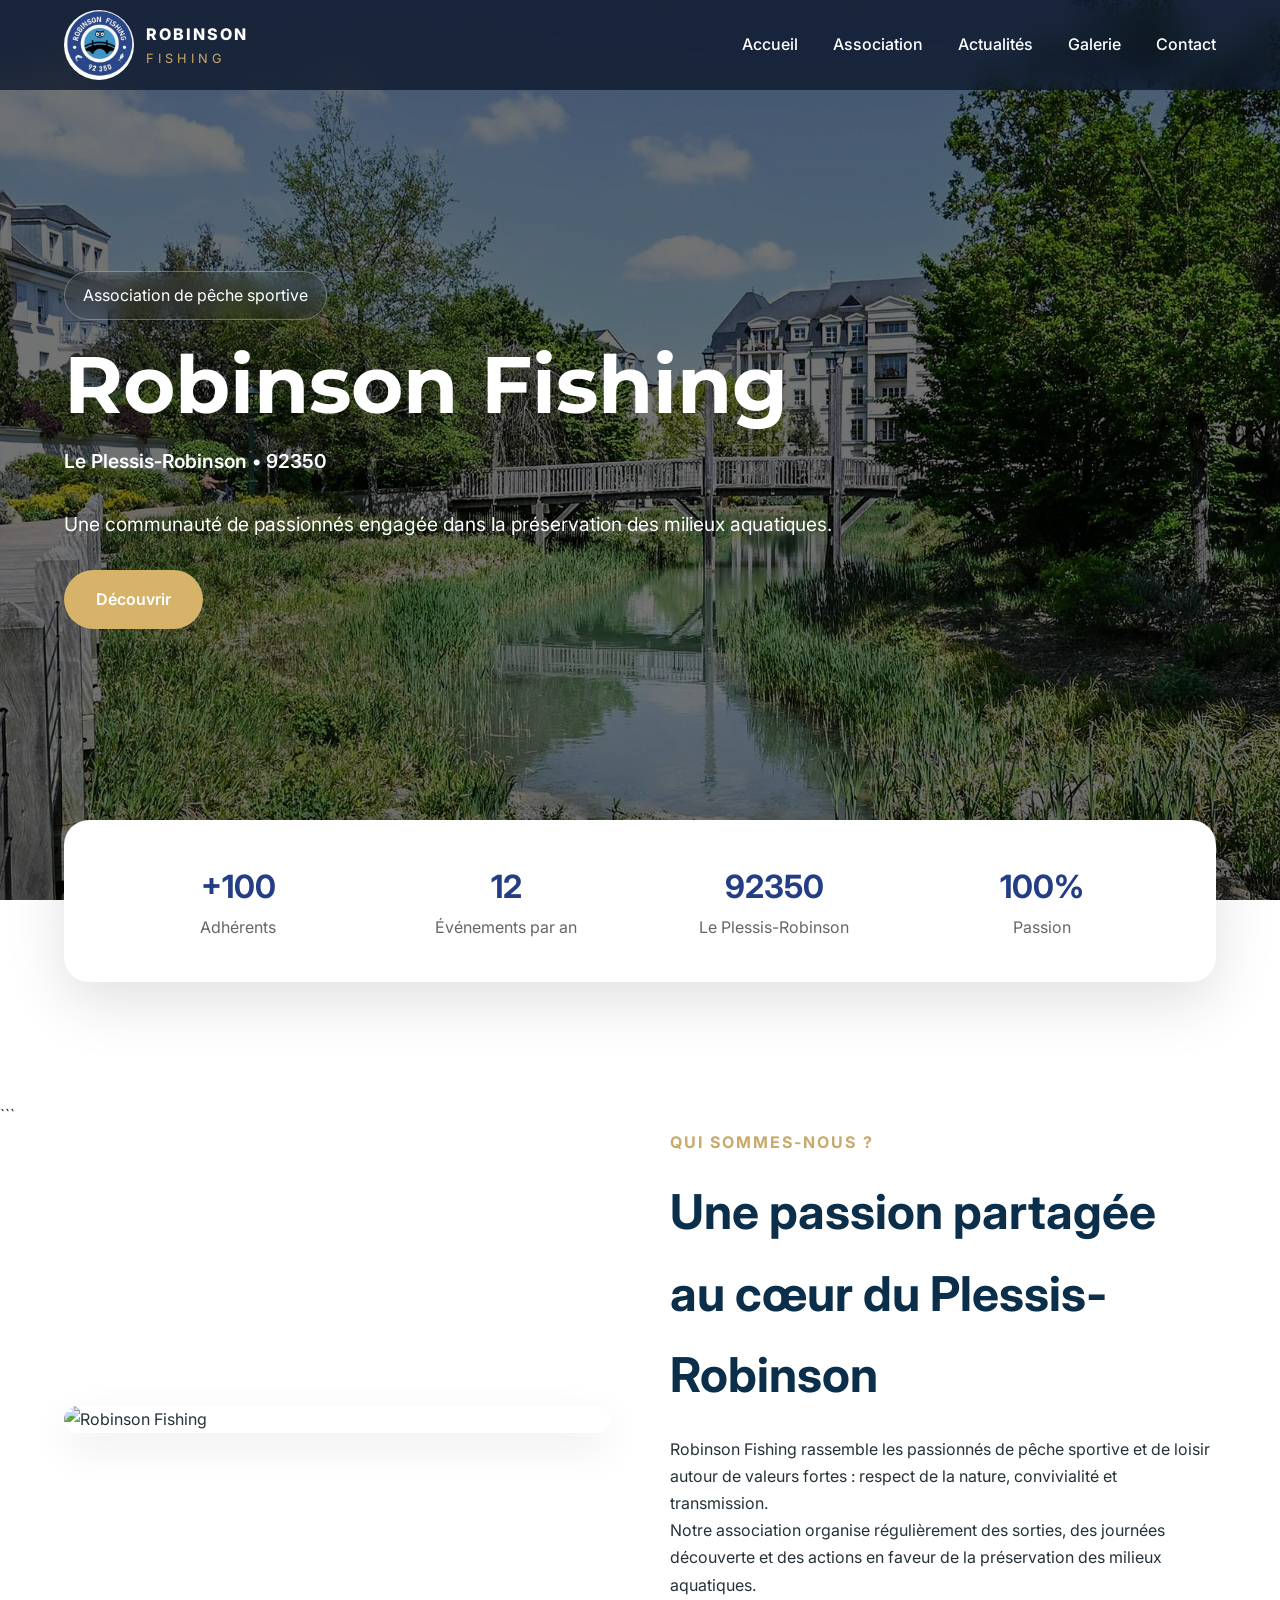
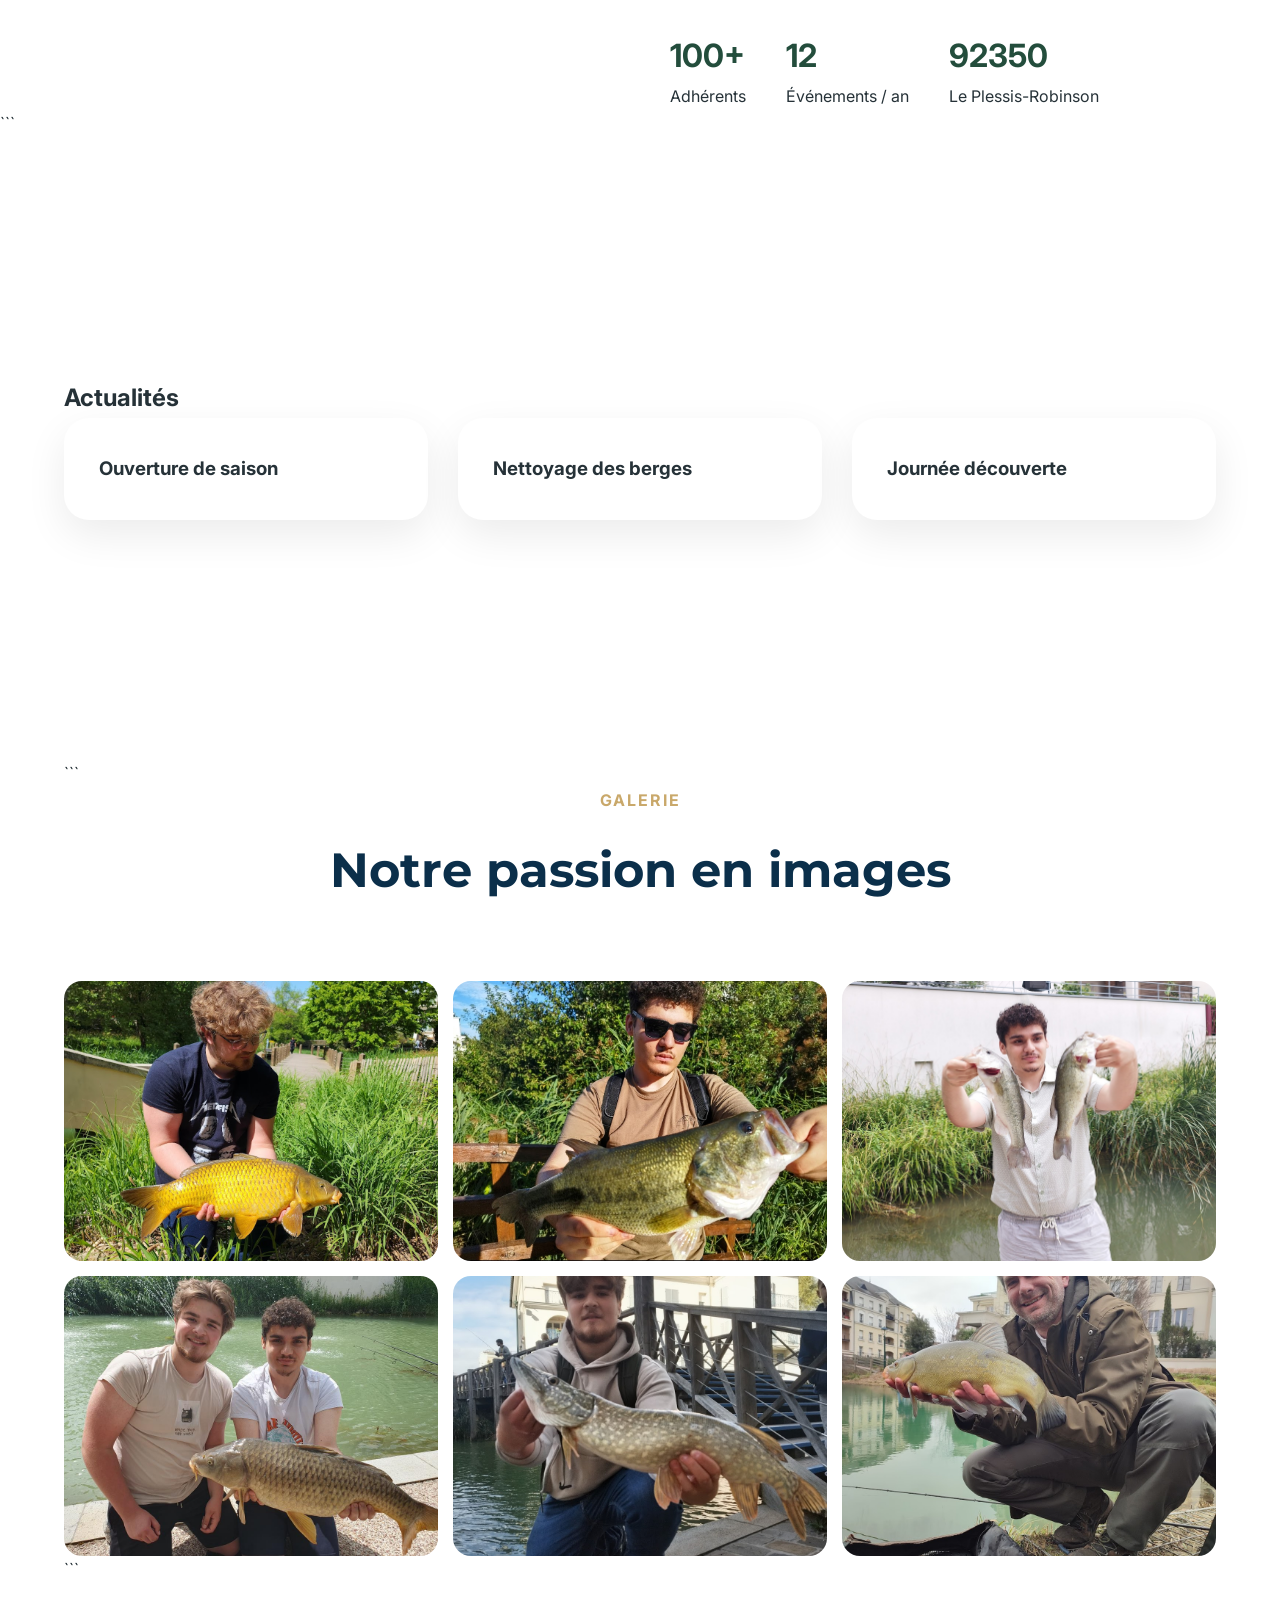
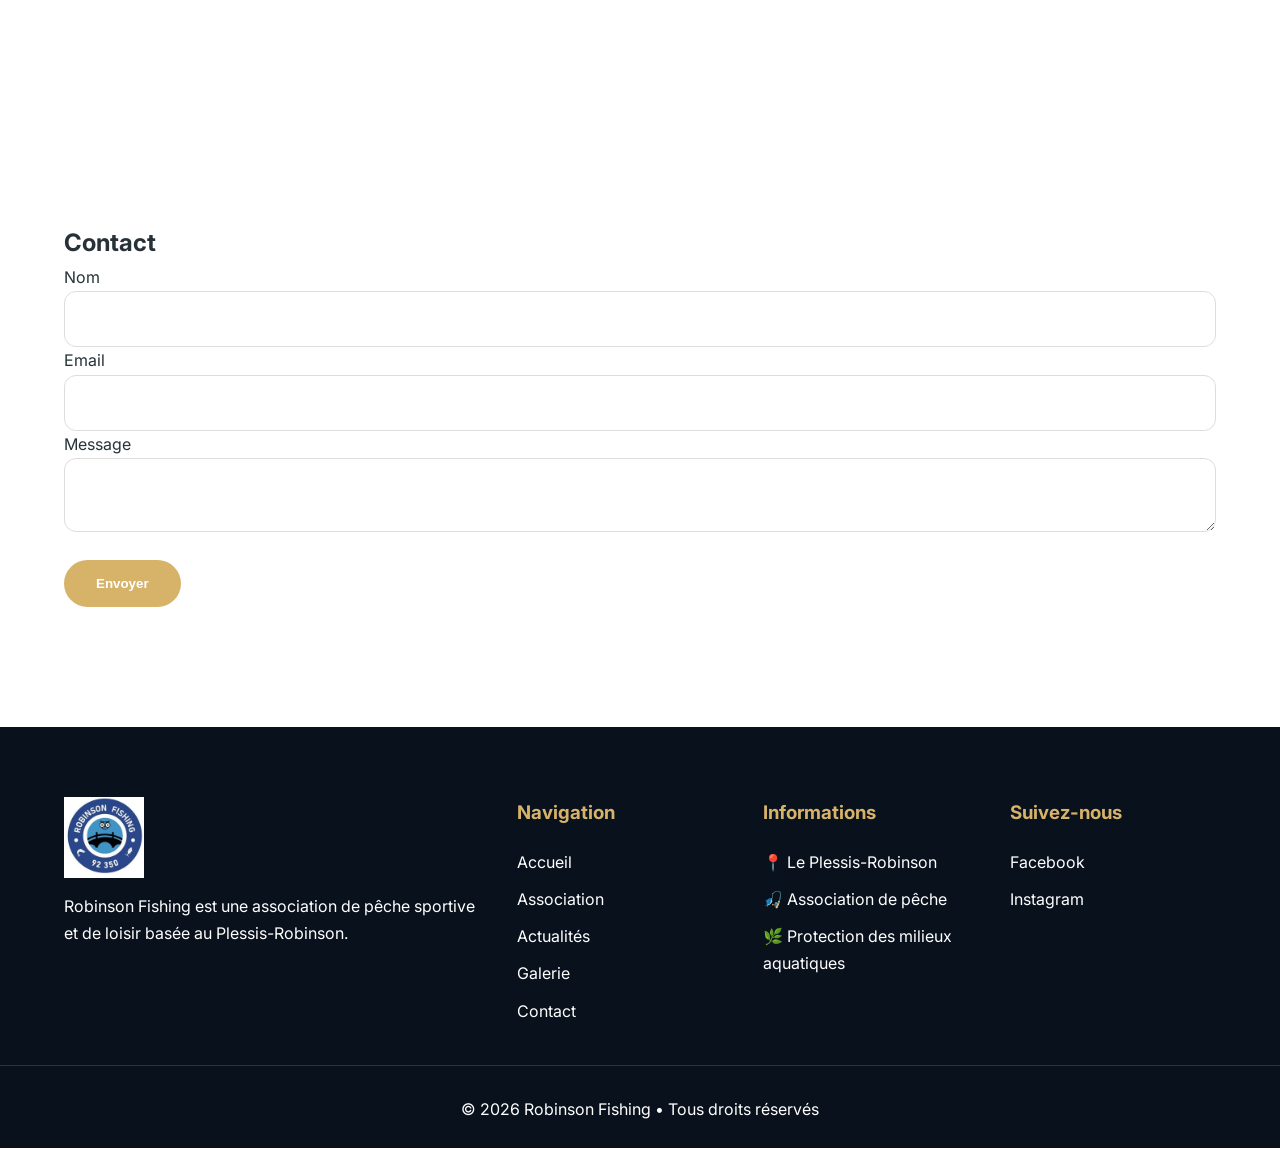
==== index.html @ 565c7de0 "Add files via upload" ====
<!DOCTYPE html>
<html lang="fr">
<head>
    <meta charset="UTF-8">
    <meta name="viewport" content="width=device-width, initial-scale=1.0">
    <title>Robinson Fishing</title>
    <link href="https://fonts.googleapis.com/css2?family=Inter:wght@300;400;600;700&family=Montserrat:wght@600;700;800&display=swap" rel="stylesheet">
    <link rel="stylesheet" href="style.css">
</head>
<body>
<header>
    <div class="container nav-container">
        <a class="logo" href="#">
            <img src="logo.jpg" class="logo-img" alt="Logo Robinson Fishing">
            <div>
                <div class="logo-title">ROBINSON</div>
                <div class="logo-subtitle">FISHING</div>
            </div>
        </a>
        <nav>
            <ul class="nav-links">
                <li><a href="#accueil">Accueil</a></li>
                <li><a href="#association">Association</a></li>
                <li><a href="#actualites">Actualités</a></li>
                <li><a href="#galerie">Galerie</a></li>
                <li><a href="#contact">Contact</a></li>
            </ul>
        </nav>
    </div>
</header>

<section class="hero" id="accueil">
    <div class="container">
        <span class="badge">Association de pêche sportive</span>
        <h1>Robinson Fishing</h1>
        <p class="location">Le Plessis‑Robinson • 92350</p>
        <p>Une communauté de passionnés engagée dans la préservation des milieux aquatiques.</p>
        <a class="btn" href="#association">Découvrir</a>
    </div>
</section>
<section class="intro-strip">

    <div class="container">

        <div class="intro-card">

            <div>
                <h3>+100</h3>
                <span>Adhérents</span>
            </div>

            <div>
                <h3>12</h3>
                <span>Événements par an</span>
            </div>

            <div>
                <h3>92350</h3>
                <span>Le Plessis-Robinson</span>
            </div>

            <div>
                <h3>100%</h3>
                <span>Passion</span>
            </div>

        </div>

    </div>

</section>
<section id="association" class="section">

    ```
    <div class="container about-grid">

        <div class="about-image">

            <img src="association.jpg"
                 alt="Robinson Fishing">

        </div>

        <div class="about-content">

        <span class="section-label">
            QUI SOMMES-NOUS ?
        </span>

            <h2>
                Une passion partagée au cœur du Plessis-Robinson
            </h2>

            <p>
                Robinson Fishing rassemble les passionnés de pêche sportive
                et de loisir autour de valeurs fortes : respect de la nature,
                convivialité et transmission.
            </p>

            <p>
                Notre association organise régulièrement des sorties,
                des journées découverte et des actions en faveur de la
                préservation des milieux aquatiques.
            </p>

            <div class="stats">

                <div class="stat">
                    <h3>100+</h3>
                    <span>Adhérents</span>
                </div>

                <div class="stat">
                    <h3>12</h3>
                    <span>Événements / an</span>
                </div>

                <div class="stat">
                    <h3>92350</h3>
                    <span>Le Plessis-Robinson</span>
                </div>

            </div>

        </div>

    </div>
    ```

</section>

<section id="actualites" class="section light">
    <div class="container">
        <h2>Actualités</h2>
        <div class="cards">
            <div class="card"><h3>Ouverture de saison</h3></div>
            <div class="card"><h3>Nettoyage des berges</h3></div>
            <div class="card"><h3>Journée découverte</h3></div>
        </div>
    </div>
</section>

<section id="galerie" class="section container">

    ```
    <div class="section-heading">

    <span class="section-label">
        GALERIE
    </span>

        <h2>
            Notre passion en images
        </h2>

    </div>

    <div class="gallery-grid">

        <img src="1.jpg" alt="">
        <img src="2.jpg" alt="">
        <img src="3.jpg" alt="">
        <img src="4.jpg" alt="">
        <img src="5.jpg" alt="">
        <img src="6.jpg" alt="">

    </div>
    ```

</section>


<section id="contact" class="section container">
    <h2>Contact</h2>
    <form action="https://formsubmit.co/robinson.fishing.92@gmail.com" method="POST">

        <label for="nom">Nom</label>
        <input id="nom" name="nom" type="text" required>

        <label for="email">Email</label>
        <input id="email" name="email" type="email" required>

        <label for="message">Message</label>
        <textarea id="message" name="message" required></textarea>

        <button type="submit" class="btn">
            Envoyer
        </button>

    </form>
</section>

<footer>


    <div class="container footer-grid">

        <div class="footer-col">

            <img src="logo.jpg"
                 alt="Logo Robinson Fishing"
                 class="footer-logo">

            <p>
                Robinson Fishing est une association de pêche sportive
                et de loisir basée au Plessis-Robinson.
            </p>

        </div>

        <div class="footer-col">

            <h3>Navigation</h3>

            <ul>

                <li><a href="#accueil">Accueil</a></li>
                <li><a href="#association">Association</a></li>
                <li><a href="#actualites">Actualités</a></li>
                <li><a href="#galerie">Galerie</a></li>
                <li><a href="#contact">Contact</a></li>

            </ul>

        </div>

        <div class="footer-col">

            <h3>Informations</h3>

            <ul>

                <li>📍 Le Plessis-Robinson</li>
                <li>🎣 Association de pêche</li>
                <li>🌿 Protection des milieux aquatiques</li>

            </ul>

        </div>

        <div class="footer-col">

            <h3>Suivez-nous</h3>

            <ul>

                <li><a href="#">Facebook</a></li>
                <li><a href="#">Instagram</a></li>

            </ul>

        </div>

    </div>

    <div class="footer-bottom">

        © 2026 Robinson Fishing • Tous droits réservés

    </div>


</footer>

<script src="script.js"></script>
</body>
</html>
---- style.css ----
/* ROBINSON FISHING - STYLE COMPLET */

*{margin:0;padding:0;box-sizing:border-box}
html{scroll-behavior:smooth}
:root{
    --primary:#0B2F4A;
    --secondary:#234D3C;
    --gold:#C9A86A;
    --white:#fff;
    --light:#F8FAFC;
    --text:#263238;
    --shadow:0 15px 40px rgba(0,0,0,.08);
    --radius:18px;
    --transition:.35s ease;
}
body{
    font-family:'Inter',sans-serif;
    color:var(--text);
    background:var(--white);
    line-height:1.7;
    overflow-x:hidden;
}
img{width:100%;display:block}
a{text-decoration:none}
ul{list-style:none}
.container{width:min(1200px,90%);margin:auto}
.section{padding:120px 0}
.bg-light{background:var(--light)}

.section-label{
    display:inline-block;
    color:var(--gold);
    font-weight:700;
    letter-spacing:2px;
    text-transform:uppercase;
    margin-bottom:15px;
}
.section-heading{text-align:center;margin-bottom:70px}
.section-heading h2{
    font-size:3rem;
    color:var(--primary);
    font-family:'Montserrat',sans-serif;
}

/* HEADER */
header{
    position:fixed;top:0;left:0;width:100%;
    z-index:1000;
    backdrop-filter:blur(12px);
    background:rgba(8,17,28,.35);
}
.nav-container{
    display:flex;justify-content:space-between;
    align-items:center;height:90px;
}
.logo{display:flex;align-items:center;gap:12px}
.logo-icon{font-size:2rem}
.logo-text{display:flex;flex-direction:column}
.logo-title{color:#fff;font-weight:800;letter-spacing:2px}
.logo-subtitle{color:var(--gold);letter-spacing:4px;font-size:.8rem}
.logo-img{
    width:70px;
    height:70px;

    object-fit:cover;

    border-radius:50%;

    background:white;
}
.nav-links{display:flex;gap:35px}
.nav-links a{color:#fff;font-weight:500}
.btn-nav,.btn-primary{
    background:var(--gold);
    color:#fff;
    padding:14px 24px;
    border:none;
    border-radius:50px;
    display:inline-block;
    cursor:pointer;
}
.hero{

    min-height:100vh;

    background:
            linear-gradient(
                    rgba(0,0,0,.55),
                    rgba(0,0,0,.55)
            ),
            url("hero.jpg");

    background-size:cover;

    background-position:center center;

}


.hero-overlay{
    position:absolute;inset:0;
    background:linear-gradient(90deg,rgba(5,18,28,.85),rgba(5,18,28,.35));
}
.hero-content{
    position:relative;
    z-index:2;
    max-width:700px;
}
.hero-badge{
    display:inline-block;
    padding:10px 18px;
    border:1px solid rgba(255,255,255,.3);
    border-radius:50px;
    color:#fff;
    margin-bottom:25px;
}
.hero h1{
    font-size:5rem;
    line-height:1;
    color:#fff;
    margin-bottom:20px;
    font-family:'Montserrat',sans-serif;
}
.hero p{
    color:#fff;
    font-size:1.2rem;
    margin-bottom:30px;
}
.hero-buttons{display:flex;gap:20px}
.btn-secondary{
    border:1px solid rgba(255,255,255,.4);
    color:#fff;
    padding:14px 24px;
    border-radius:50px;
}
.scroll-indicator{display:none}

/* ABOUT */
.about-grid{
    display:grid;
    grid-template-columns:1fr 1fr;
    gap:60px;
    align-items:center;
}
.about-image img{
    border-radius:25px;
    box-shadow:var(--shadow);
}
.about-content h2{
    font-size:3rem;
    color:var(--primary);
    margin-bottom:20px;
}
.stats{
    display:flex;
    gap:40px;
    margin-top:30px;
}
.stat h3{
    font-size:2rem;
    color:var(--secondary);
}

/* CARDS */
.cards{
    display:grid;
    grid-template-columns:repeat(3,1fr);
    gap:30px;
}
.card{
    background:#fff;
    padding:35px;
    border-radius:25px;
    box-shadow:var(--shadow);
    transition:.3s;
}
.card:hover{transform:translateY(-8px)}
.card-icon{
    width:70px;height:70px;
    display:flex;
    align-items:center;
    justify-content:center;
    border-radius:50%;
    background:#EDF7F0;
    font-size:2rem;
    margin-bottom:20px;
}

/* NEWS */
.news-grid{
    display:grid;
    grid-template-columns:repeat(3,1fr);
    gap:30px;
}
.news-card{
    background:#fff;
    border-radius:20px;
    overflow:hidden;
    box-shadow:var(--shadow);
}
.news-content{padding:25px}
.date{
    color:var(--gold);
    font-weight:700;
    font-size:.85rem;
}

/* GALLERY */
.gallery-grid{
    display:grid;
    grid-template-columns:repeat(3,1fr);
    gap:15px;
}
.gallery-grid img{
    height:280px;
    object-fit:cover;
    border-radius:18px;
}

/* CTA */
.cta{
    padding:90px 0;
    background:var(--primary);
    color:#fff;
}
.cta-container{
    display:flex;
    justify-content:space-between;
    align-items:center;
    gap:30px;
}
.cta h2{margin-bottom:15px}

/* CONTACT */
.contact-form{
    max-width:900px;
    margin:auto;
}
.form-group{
    display:grid;
    grid-template-columns:1fr 1fr;
    gap:20px;
    margin-bottom:20px;
}
input,textarea{
    width:100%;
    padding:18px;
    border:1px solid #ddd;
    border-radius:12px;
    font-size:1rem;
}
textarea{margin-bottom:20px}

/* FOOTER */
footer{
    background:#08111c;
    color:#fff;
    padding-top:70px;
}
.footer-grid{
    display:grid;
    grid-template-columns:2fr 1fr 1fr;
    gap:40px;
}
.footer-grid h4,
.footer-grid h3{
    margin-bottom:15px;
}
.footer-grid a{
    color:#ddd;
}
.footer-bottom{
    text-align:center;
    padding:25px;
    margin-top:40px;
    border-top:1px solid rgba(255,255,255,.1);
}

/* RESPONSIVE */
@media(max-width:992px){
    .hero h1{font-size:3.5rem}
    .about-grid,
    .news-grid,
    .cards,
    .footer-grid{
        grid-template-columns:1fr;
    }
    .gallery-grid{
        grid-template-columns:1fr 1fr;
    }
}

@media(max-width:768px){
    .nav-links{display:none}
    .hero h1{font-size:2.7rem}
    .section{padding:80px 0}
    .hero-buttons,
    .stats,
    .cta-container,
    .form-group{
        flex-direction:column;
        display:flex;
    }
    .gallery-grid{
        grid-template-columns:1fr;
    }
}
/* COMPATIBILITE HTML ACTUEL */

.badge{
    display:inline-block;
    padding:10px 18px;
    border:1px solid rgba(255,255,255,.3);
    border-radius:50px;
    color:white;
    margin-bottom:25px;
    backdrop-filter:blur(10px);
}

.location{
    color:#D7B36A;
    font-size:1.2rem;
    font-weight:600;
    margin-bottom:20px;
}

.btn{
    display:inline-block;

    background:#D7B36A;

    color:white;

    padding:16px 32px;

    border-radius:50px;

    font-weight:600;

    border:none;

    cursor:pointer;

    transition:.3s;
}

.btn:hover{
    transform:translateY(-3px);
}

.hero{
    position:relative;
    display:flex;
    align-items:center;
}

.hero .container{
    position:relative;
    z-index:2;
}

.intro-strip{

    position:relative;

    margin-top:-80px;

    z-index:20;

}

.intro-card{

    background:white;

    border-radius:25px;

    box-shadow:0 20px 60px rgba(0,0,0,.12);

    display:grid;

    grid-template-columns:repeat(4,1fr);

    padding:40px;

    text-align:center;

}

.intro-card h3{

    color:#243D87;

    font-size:2rem;

}

.intro-card span{

    color:#666;

}

.footer-grid{

    display:grid;

    grid-template-columns:2fr 1fr 1fr 1fr;

    gap:40px;

}

.footer-col h3{

    margin-bottom:20px;

    color:#D7B36A;

}

.footer-col ul{

    display:flex;

    flex-direction:column;

    gap:10px;

}

.footer-col a{

    color:white;

}

.footer-logo{

    width:80px;

    margin-bottom:15px;

}

.footer-bottom{

    text-align:center;

    padding-top:30px;

    margin-top:40px;

    border-top:1px solid rgba(255,255,255,.15);

}
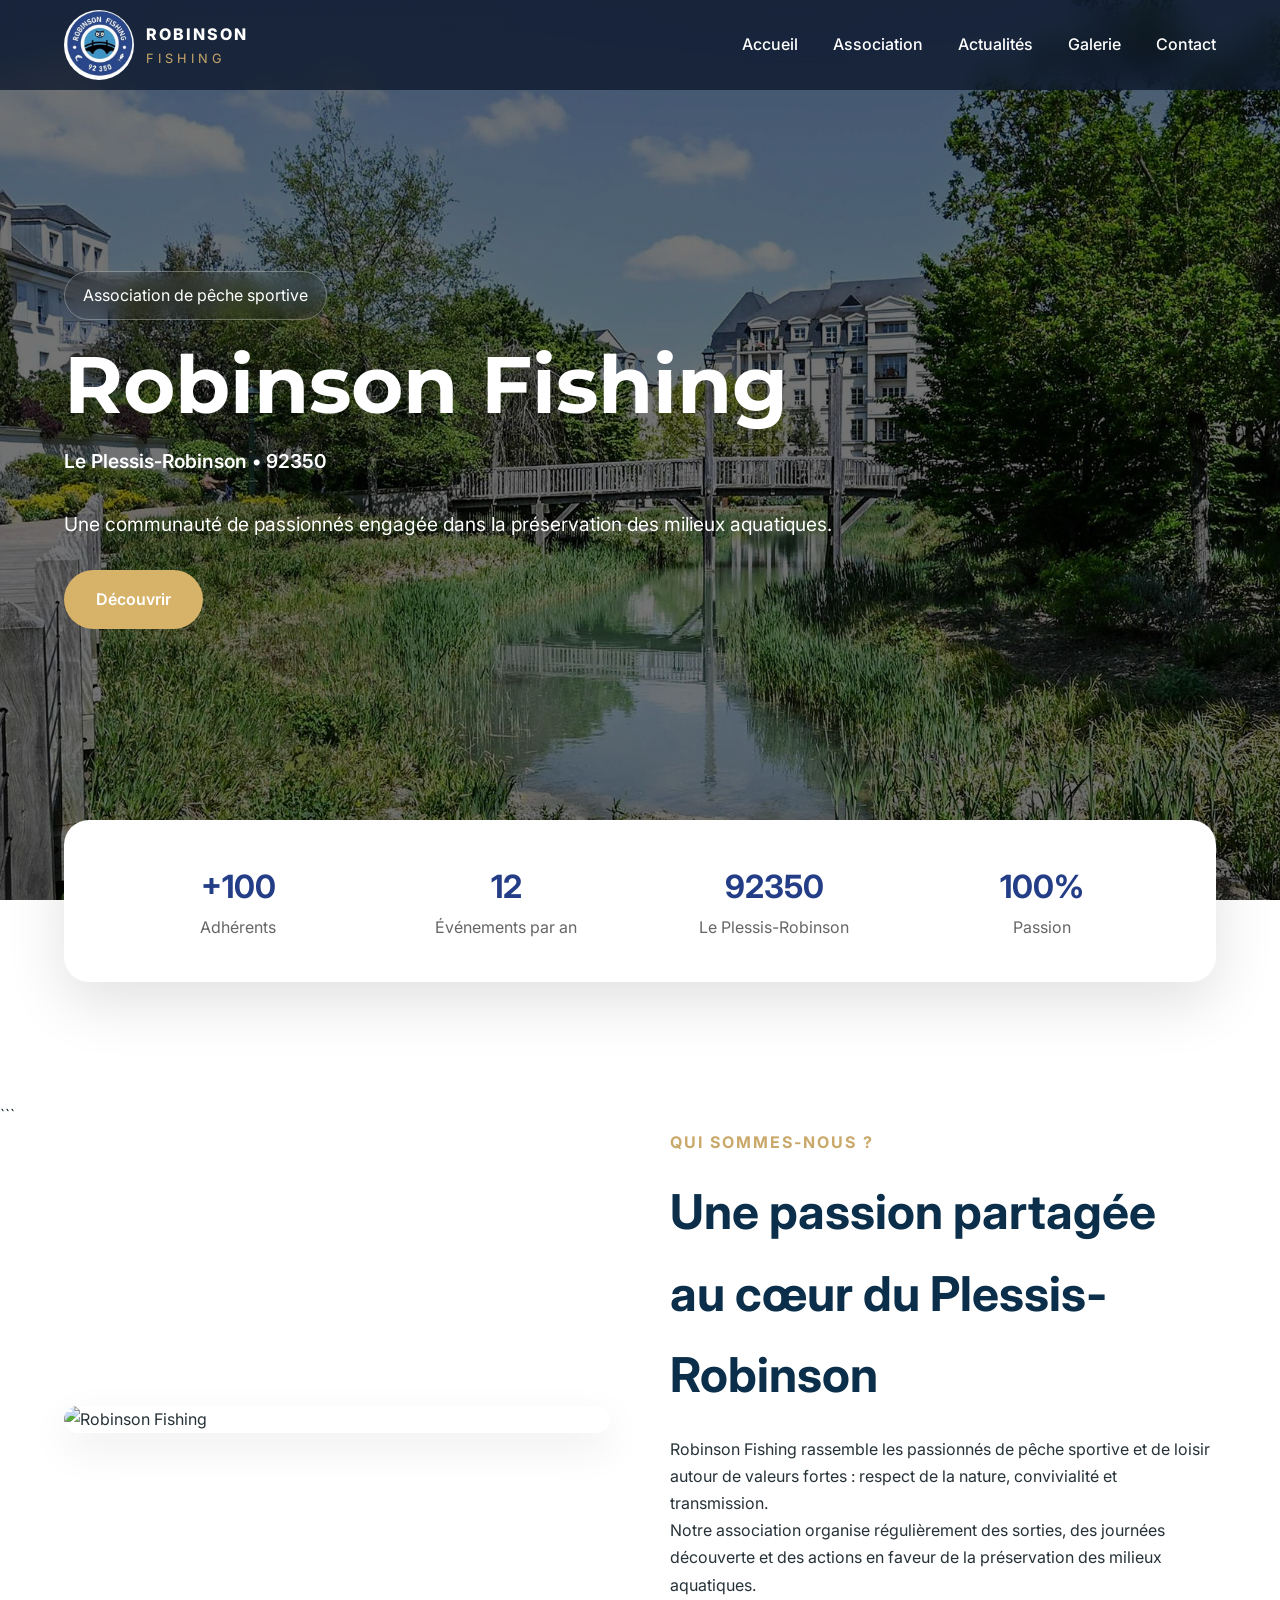
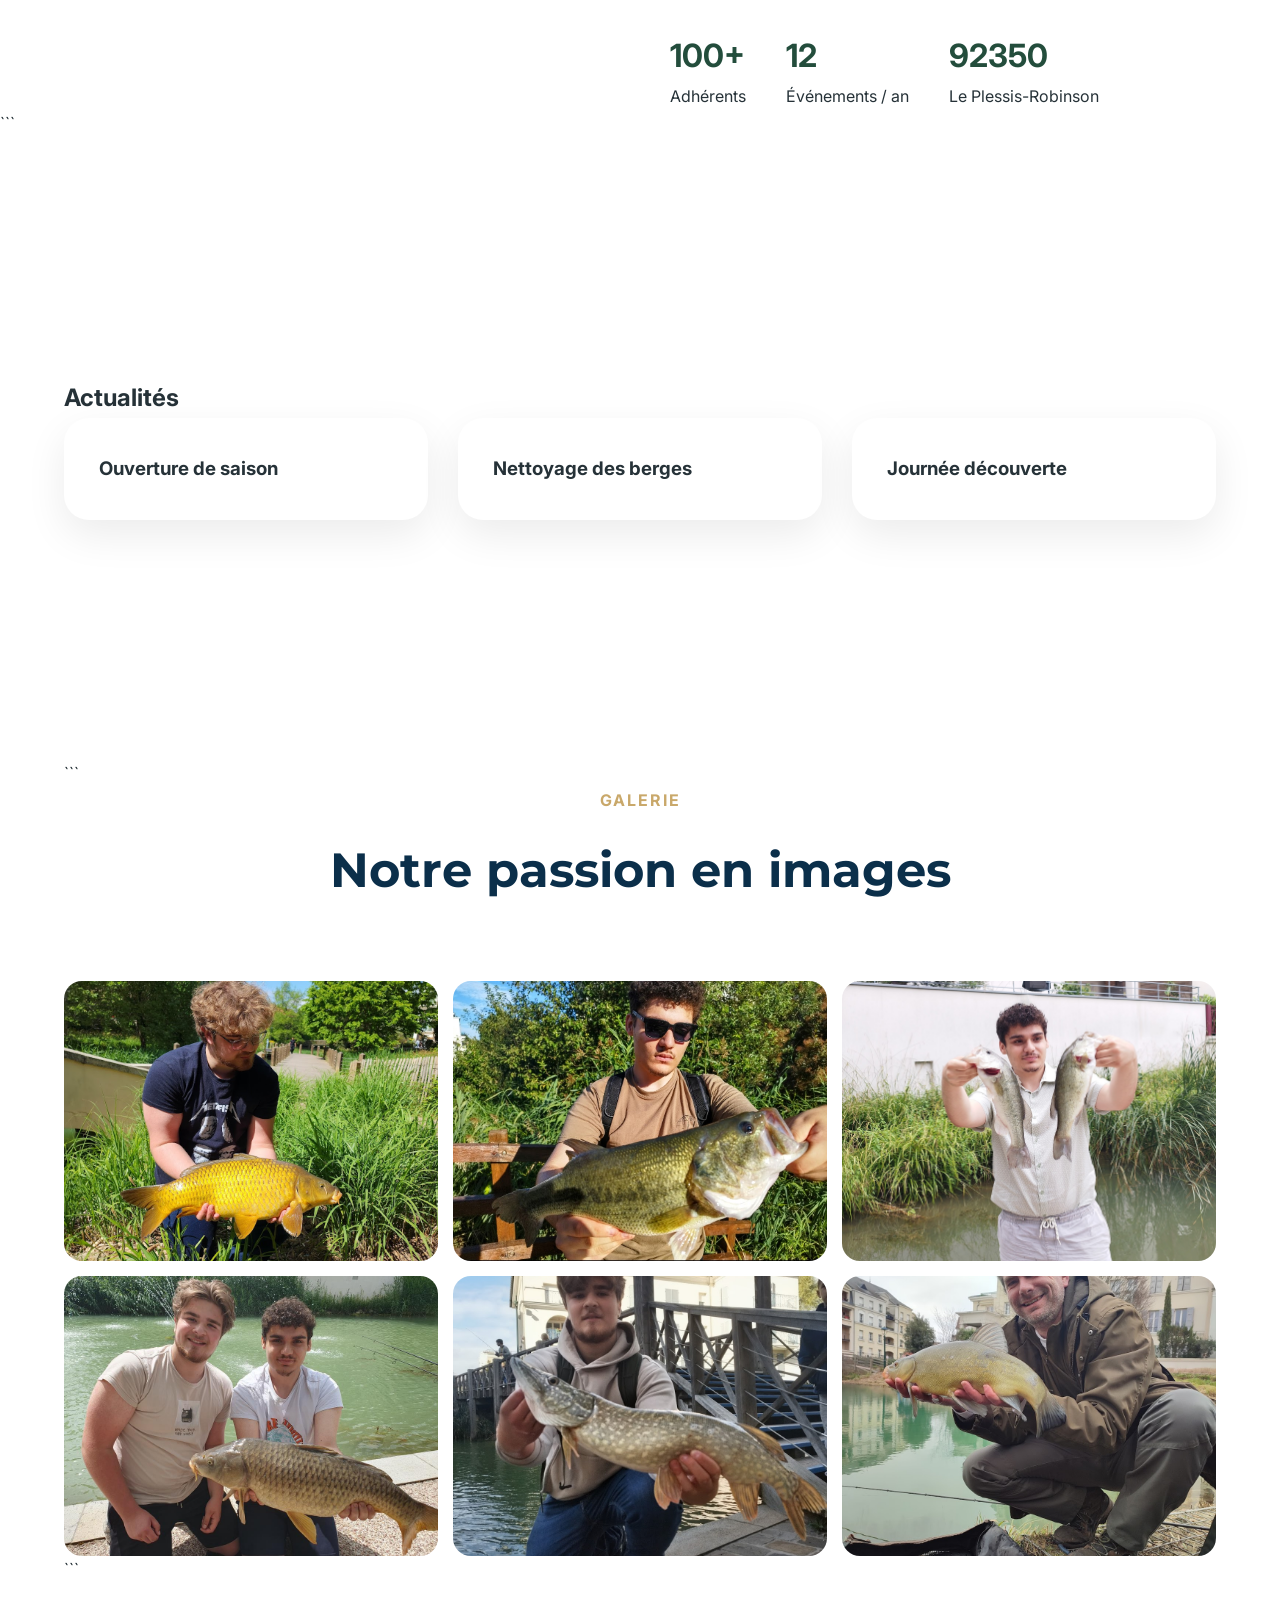
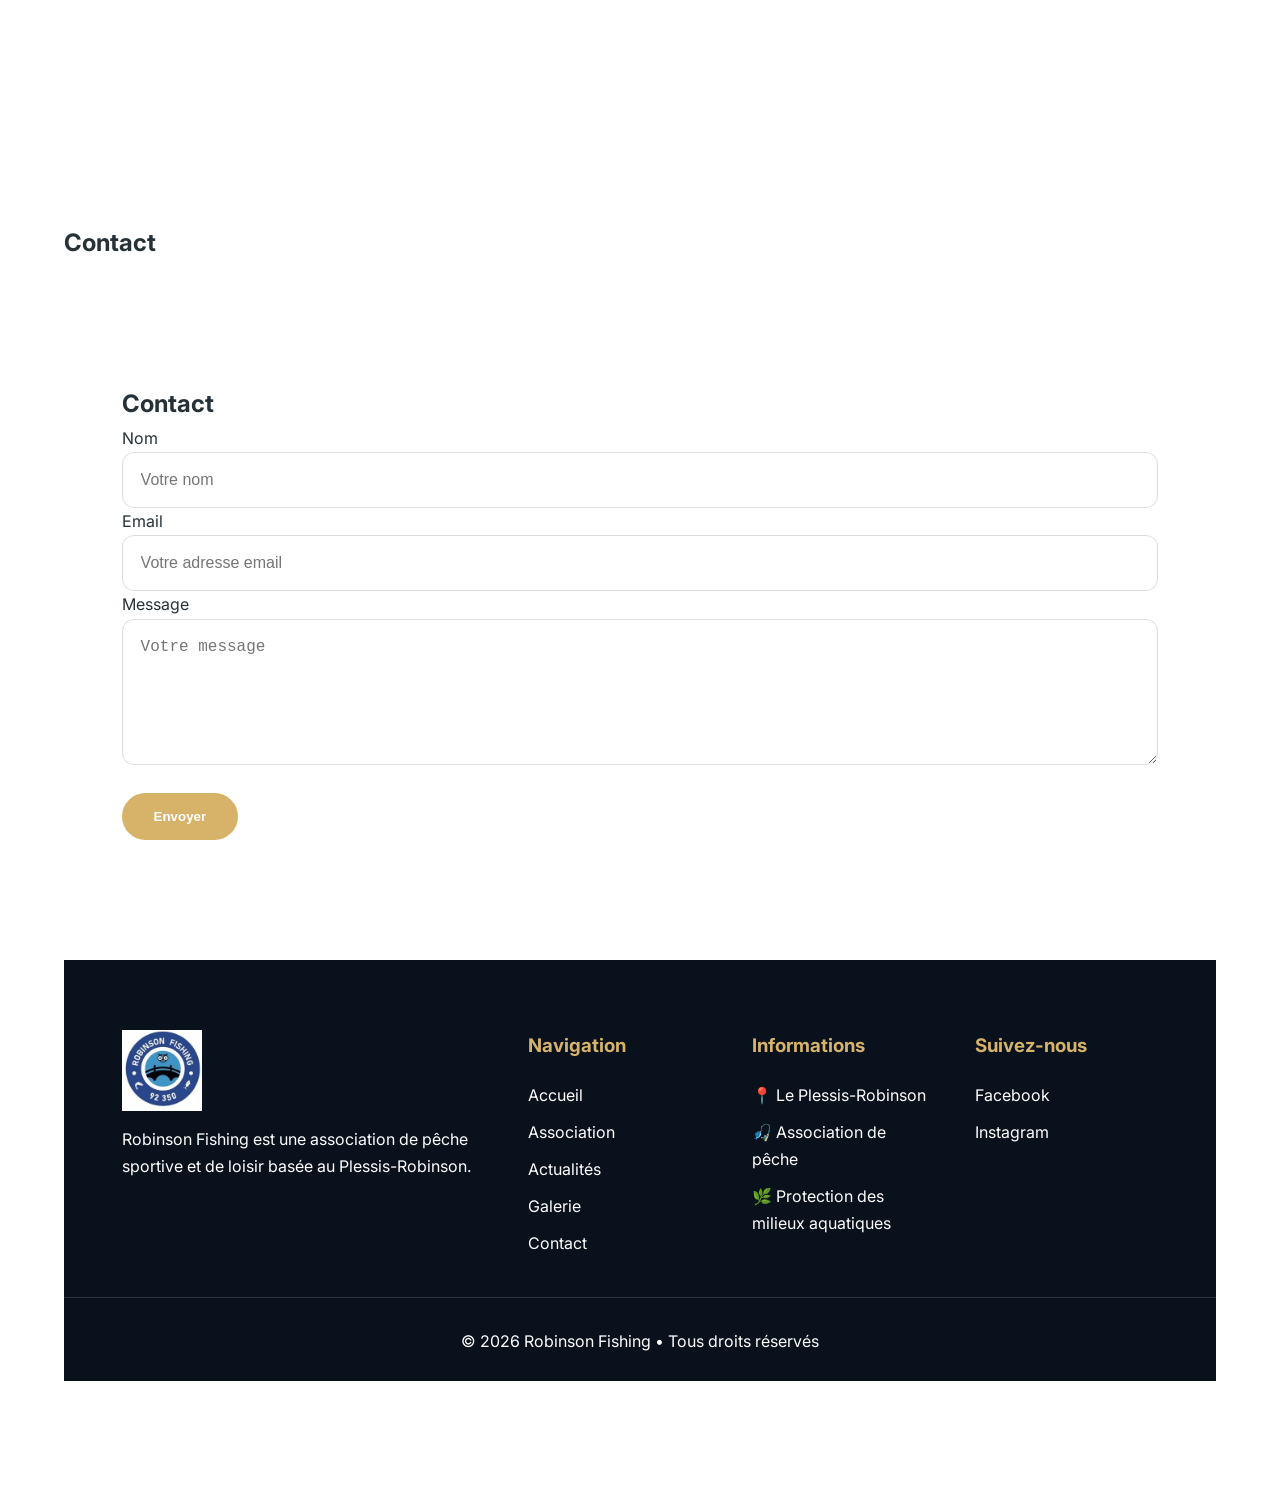
==== commit a41f20f0: "Update index.html" ====
--- a/index.html
+++ b/index.html
@@ -172,23 +172,63 @@
 
 <section id="contact" class="section container">
     <h2>Contact</h2>
-    <form action="https://formsubmit.co/robinson.fishing.92@gmail.com" method="POST">
-
-        <label for="nom">Nom</label>
-        <input id="nom" name="nom" type="text" required>
-
-        <label for="email">Email</label>
-        <input id="email" name="email" type="email" required>
-
-        <label for="message">Message</label>
-        <textarea id="message" name="message" required></textarea>
-
-        <button type="submit" class="btn">
-            Envoyer
-        </button>
-
-    </form>
-</section>
+  <section id="contact" class="section container">
+
+        <h2>Contact</h2>
+
+        <form action="https://api.web3forms.com/submit" method="POST">
+
+            <!-- Clé Web3Forms -->
+            <input
+                    type="hidden"
+                    name="access_key"
+                    value="9a172b6d-c232-432d-a833-ae14c5f8fe489">
+
+            <!-- Sujet du mail -->
+            <input
+                    type="hidden"
+                    name="subject"
+                    value="Nouveau message Robinson Fishing">
+
+            <!-- Anti-spam -->
+            <input
+                    type="checkbox"
+                    name="botcheck"
+                    style="display:none;">
+
+            <label for="nom">Nom</label>
+            <input
+                    id="nom"
+                    name="Nom"
+                    type="text"
+                    placeholder="Votre nom"
+                    required>
+
+            <label for="email">Email</label>
+            <input
+                    id="email"
+                    name="Email"
+                    type="email"
+                    placeholder="Votre adresse email"
+                    required>
+
+            <label for="message">Message</label>
+            <textarea
+                    id="message"
+                    name="Message"
+                    placeholder="Votre message"
+                    rows="6"
+                    required></textarea>
+
+            <button
+                    type="submit"
+                    class="btn">
+                Envoyer
+            </button>
+
+        </form>
+
+    </section>
 
 <footer>
 
@@ -264,4 +304,4 @@
 
 <script src="script.js"></script>
 </body>
-</html>+</html>
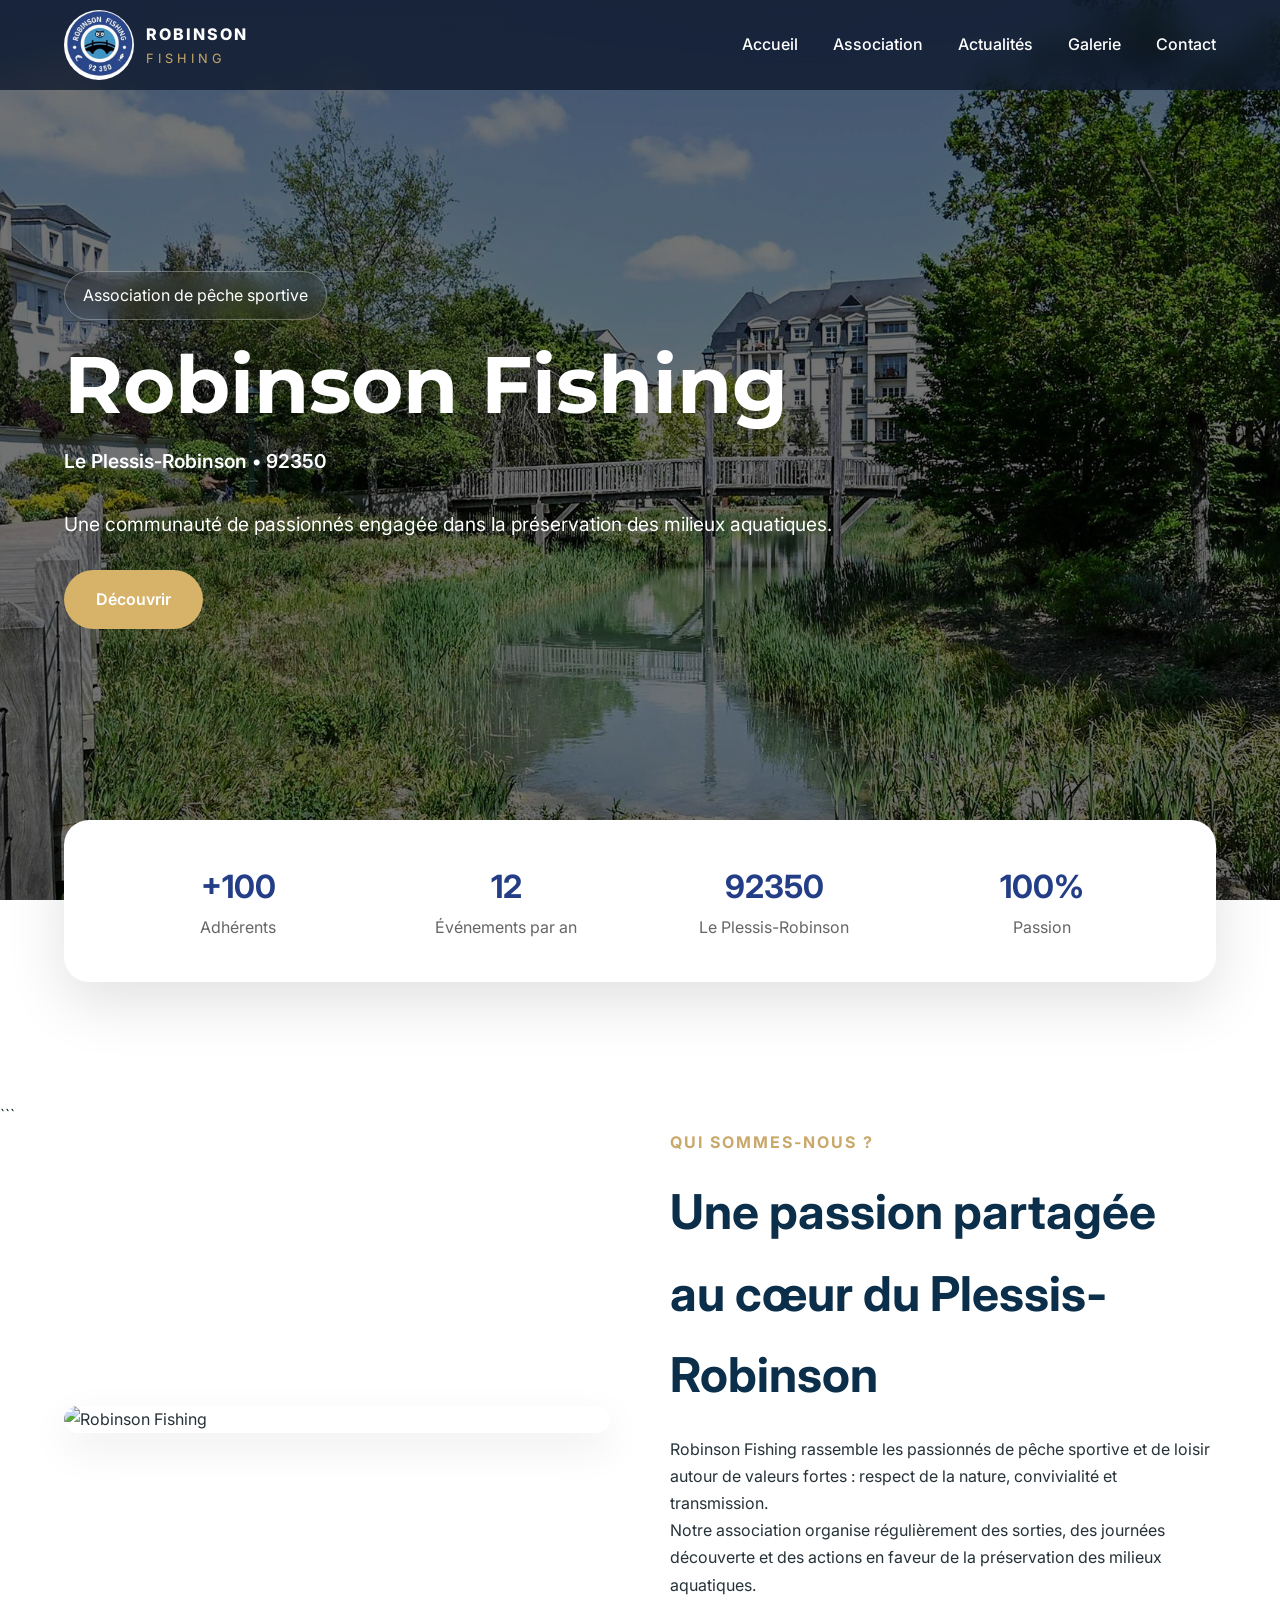
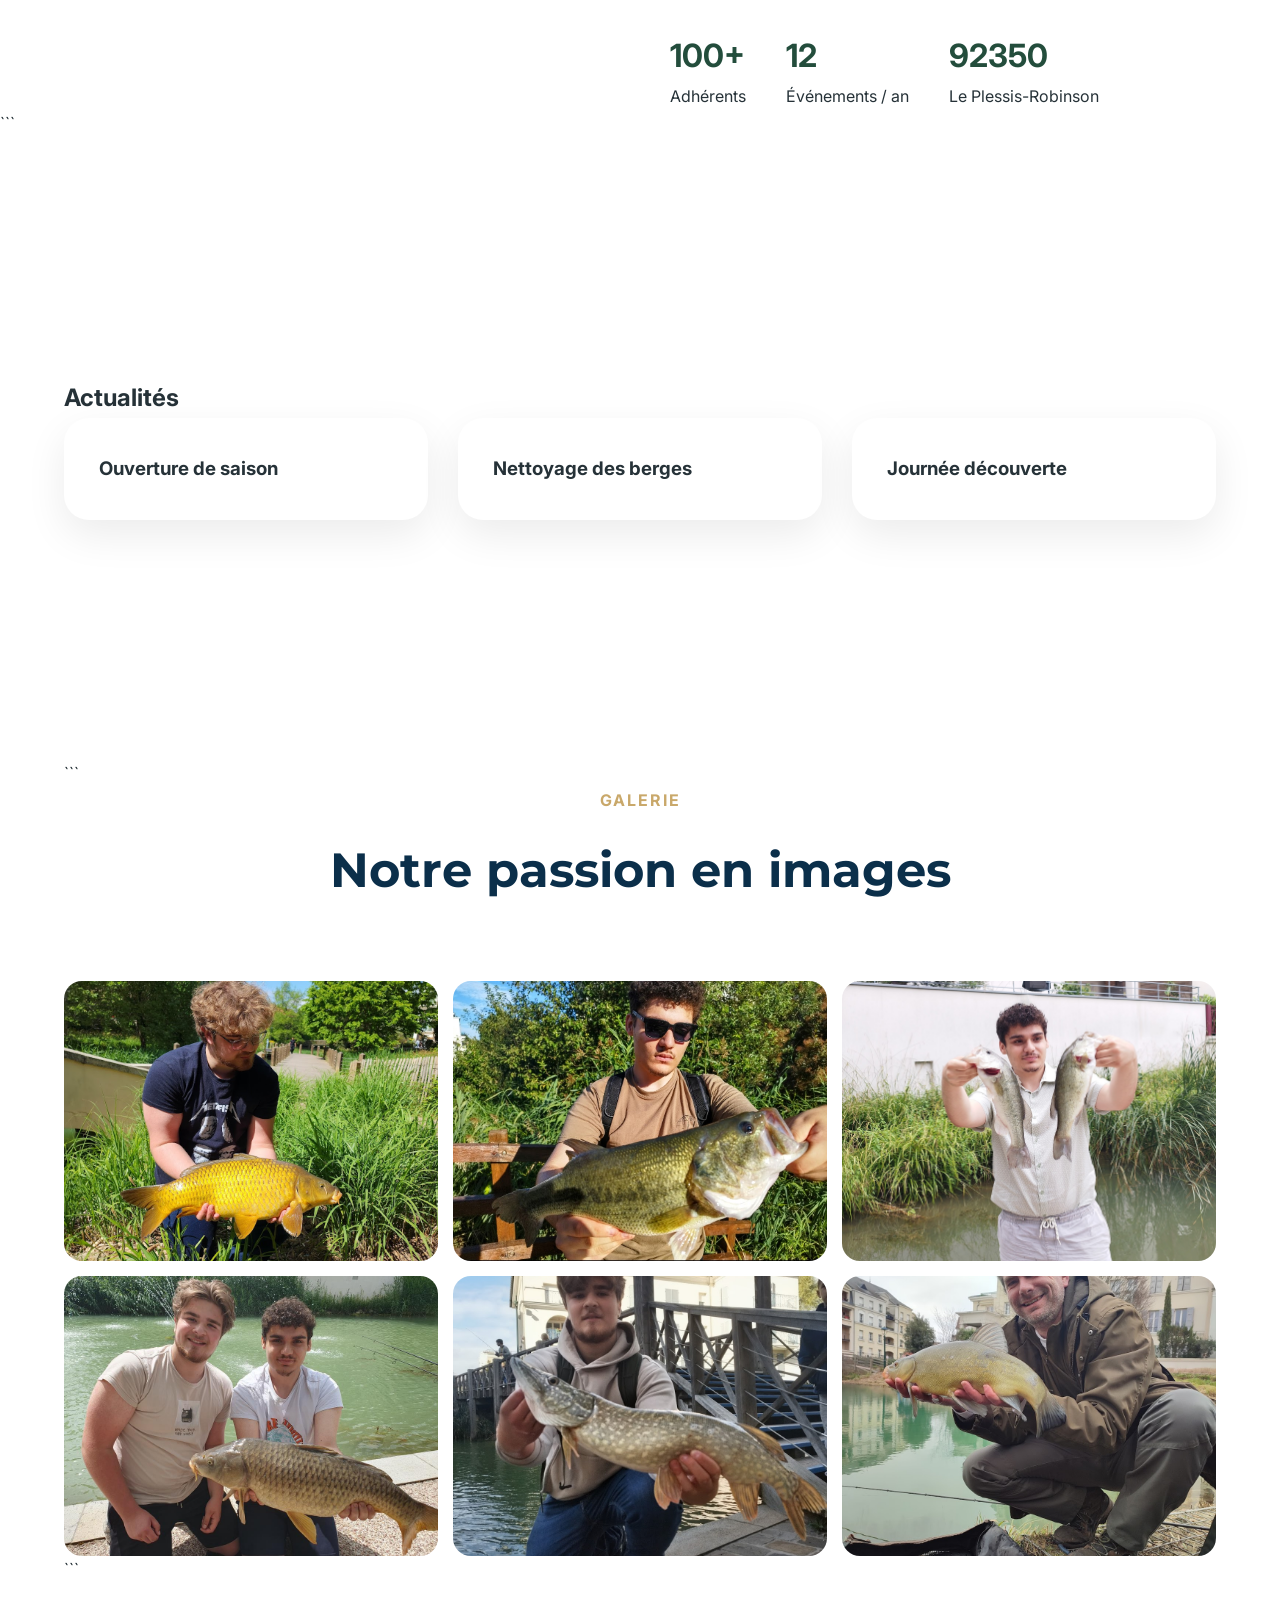
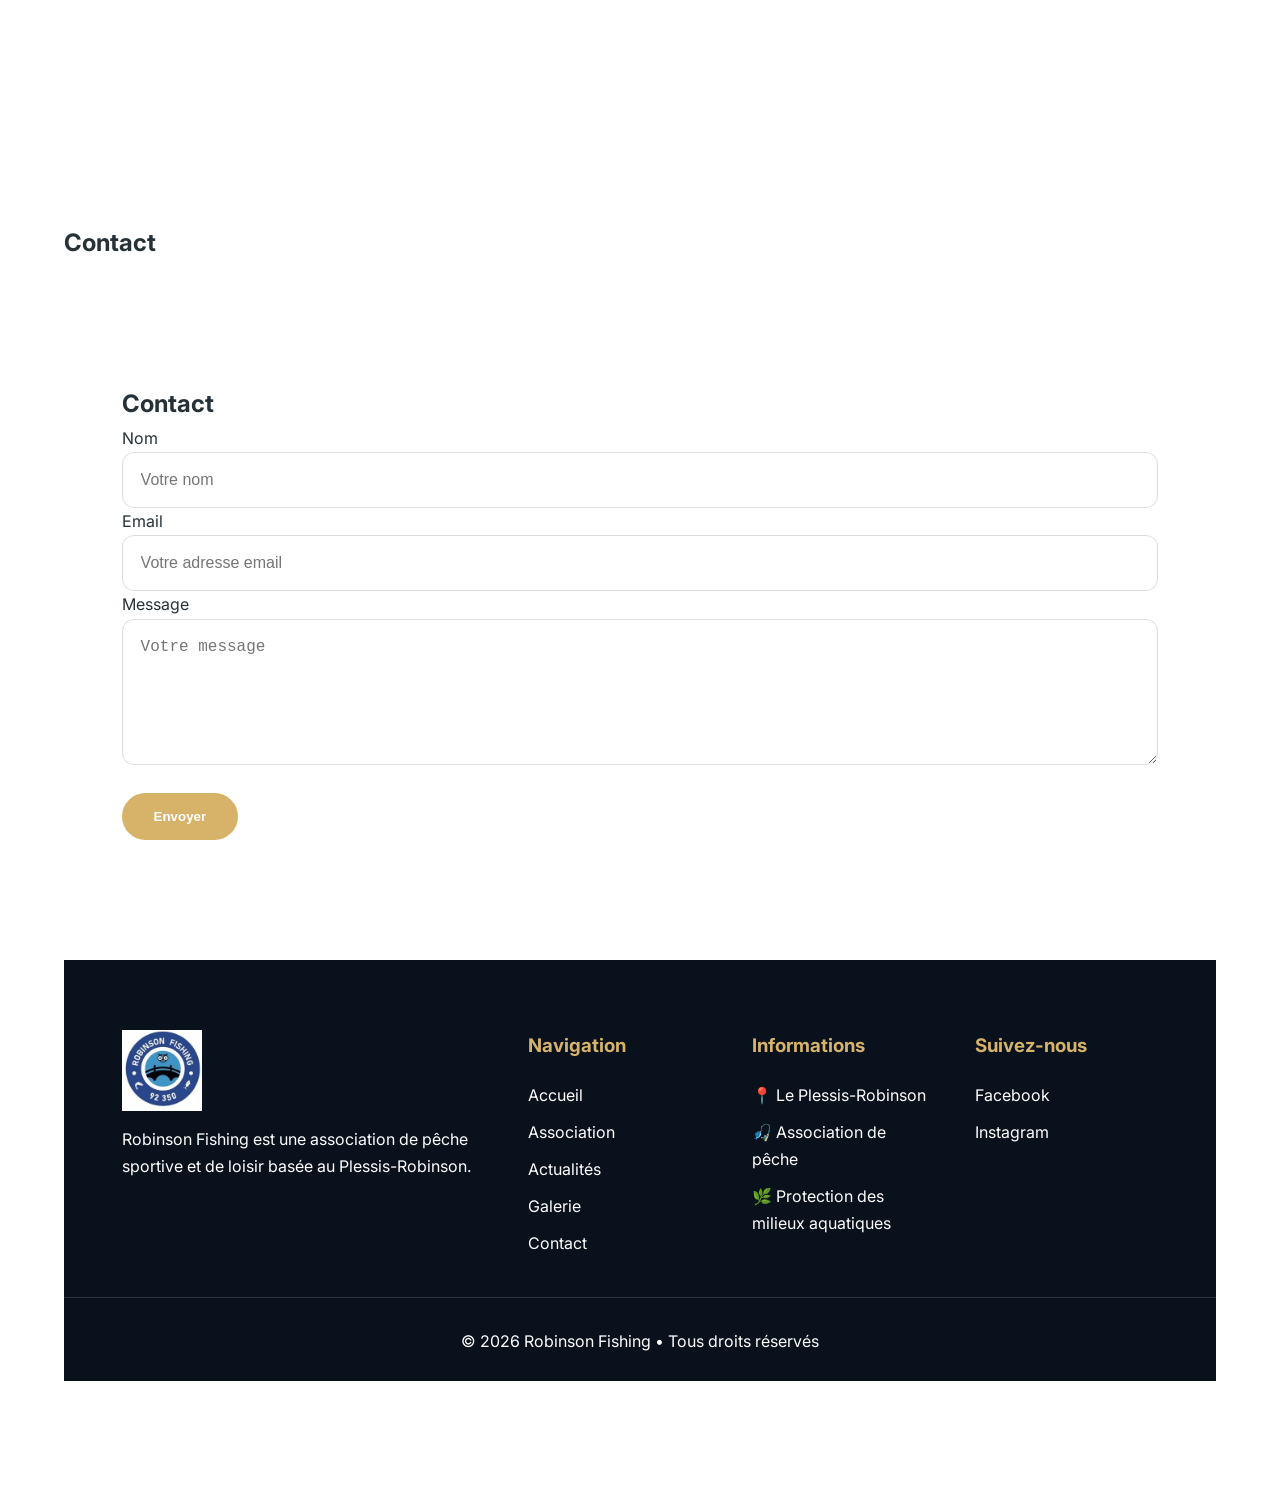
==== commit c1d0b9f2: "Update index.html" ====
--- a/index.html
+++ b/index.html
@@ -182,7 +182,7 @@
             <input
                     type="hidden"
                     name="access_key"
-                    value="9a172b6d-c232-432d-a833-ae14c5f8fe489">
+                    value="9a172b6d-c232-432d-a833-ae14c5f8fe48">
 
             <!-- Sujet du mail -->
             <input
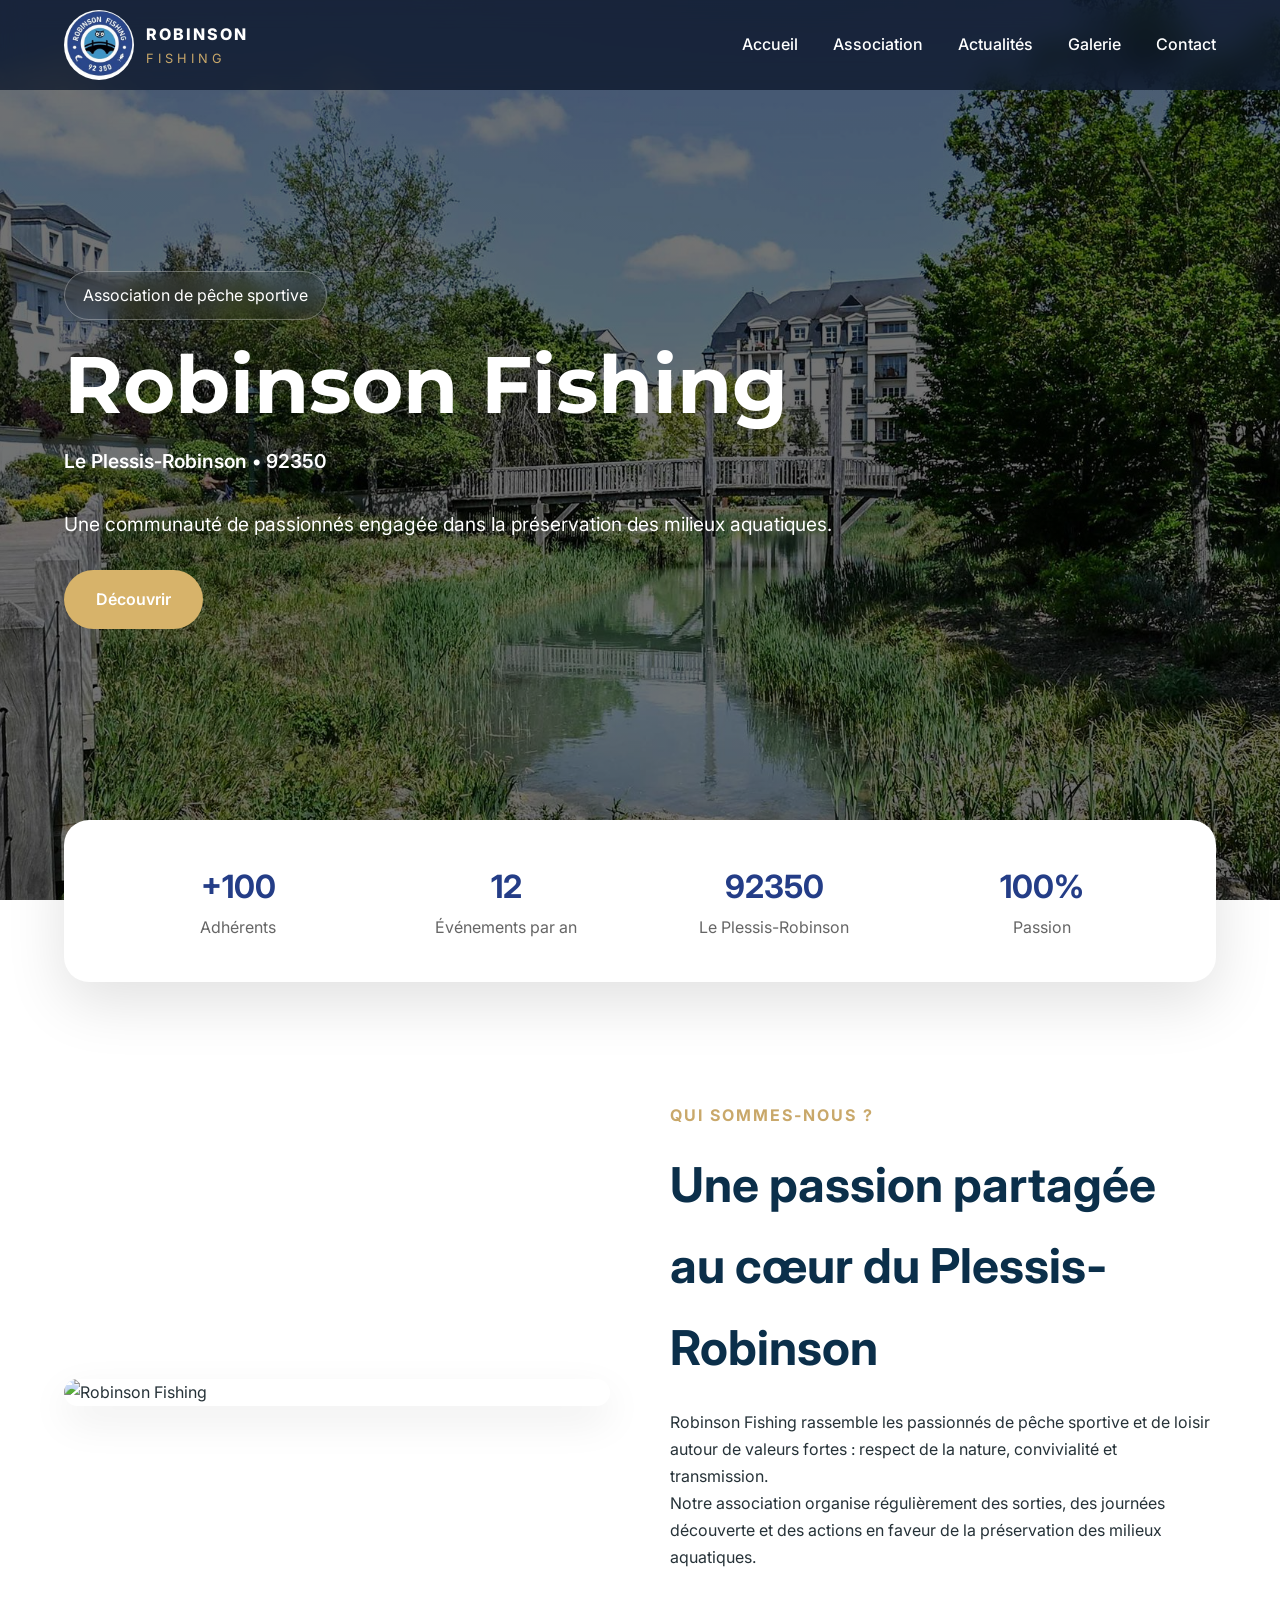
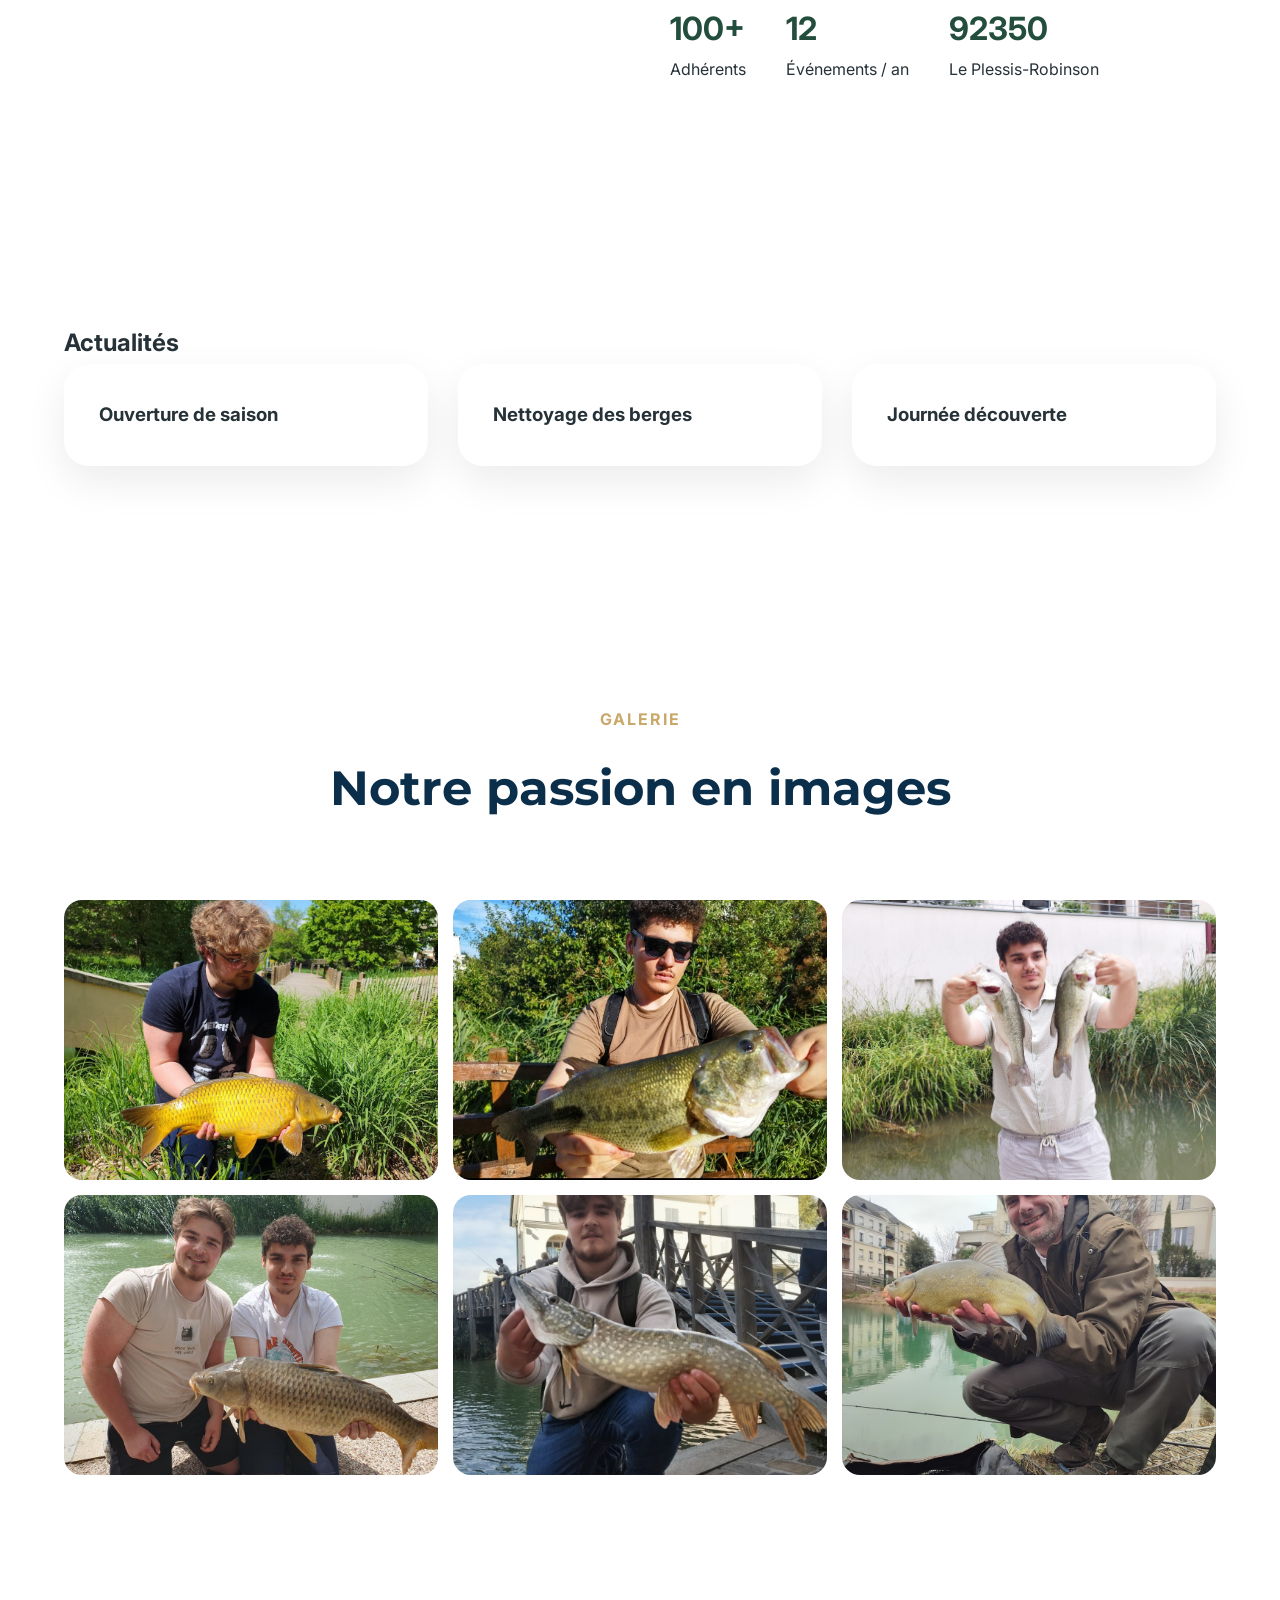
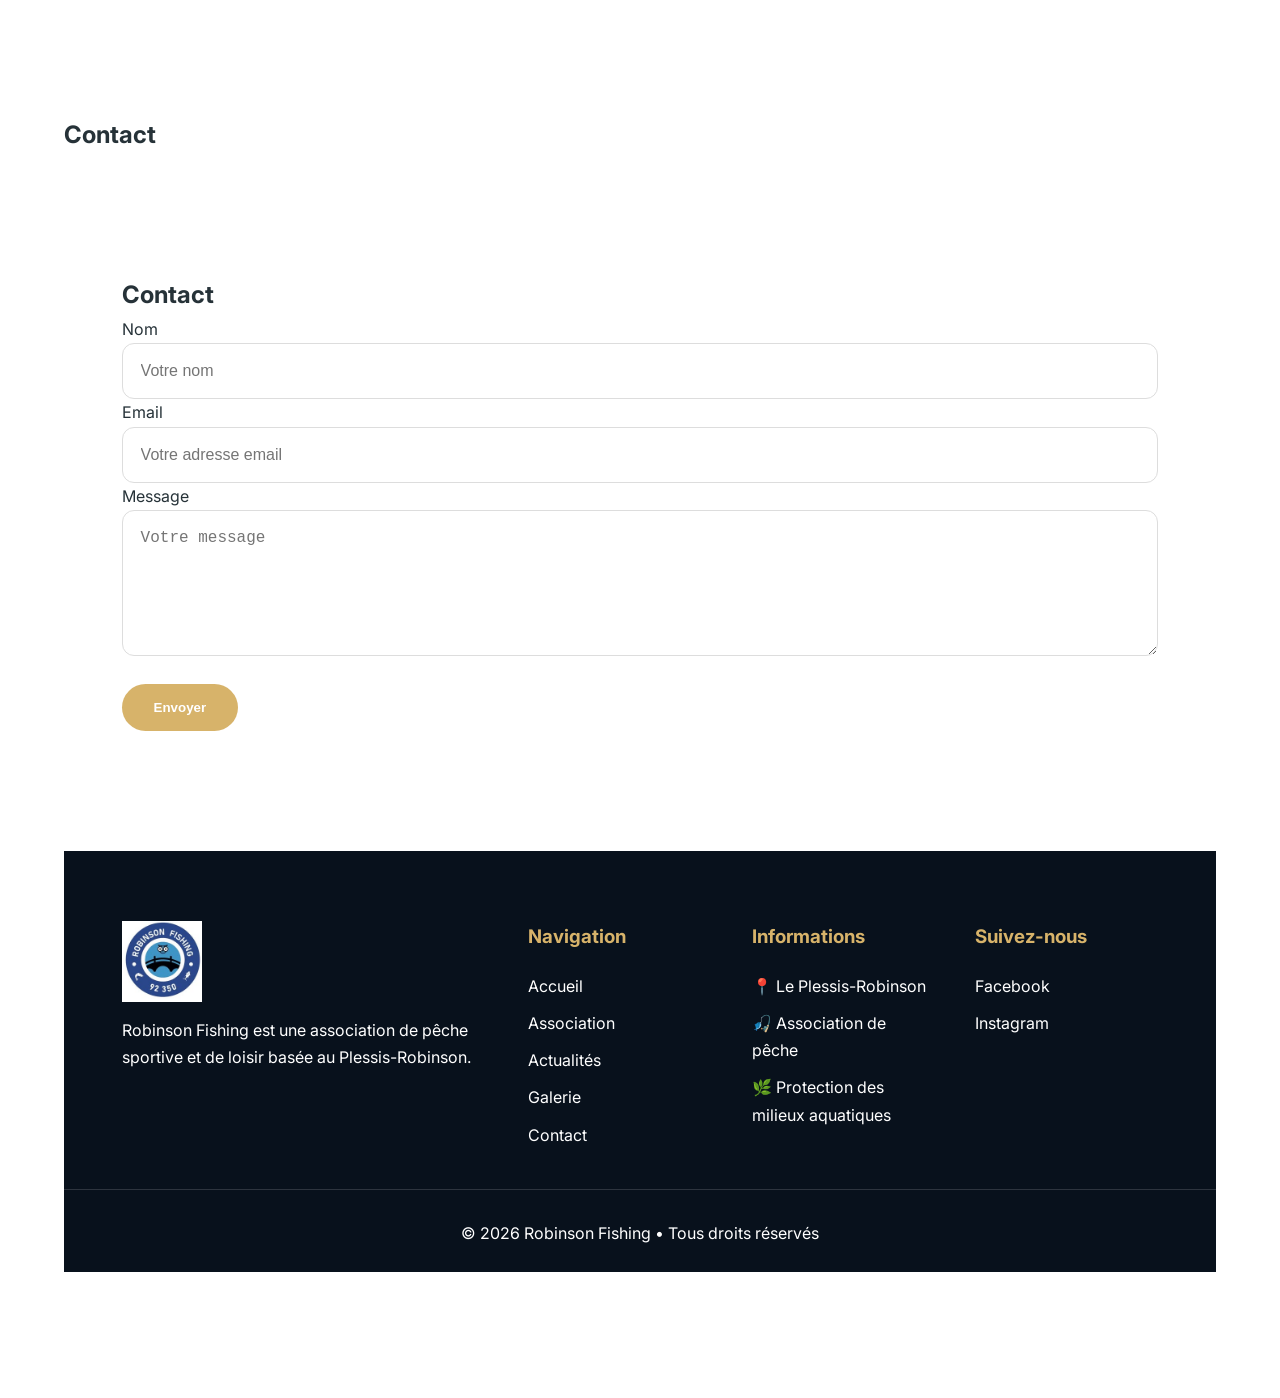
==== commit eb146c22: "Update index.html" ====
--- a/index.html
+++ b/index.html
@@ -71,7 +71,7 @@
 </section>
 <section id="association" class="section">
 
-    ```
+    
     <div class="container about-grid">
 
         <div class="about-image">
@@ -125,7 +125,7 @@
         </div>
 
     </div>
-    ```
+
 
 </section>
 
@@ -142,7 +142,7 @@
 
 <section id="galerie" class="section container">
 
-    ```
+    
     <div class="section-heading">
 
     <span class="section-label">
@@ -165,7 +165,7 @@
         <img src="6.jpg" alt="">
 
     </div>
-    ```
+
 
 </section>
 
@@ -179,10 +179,10 @@
         <form action="https://api.web3forms.com/submit" method="POST">
 
             <!-- Clé Web3Forms -->
-            <input
-                    type="hidden"
-                    name="access_key"
-                    value="9a172b6d-c232-432d-a833-ae14c5f8fe48">
+          <input
+                type="hidden"
+                name="access_key"
+                value="9a172b6d-c232-432d-a833-ae14c5f8fe48">
 
             <!-- Sujet du mail -->
             <input
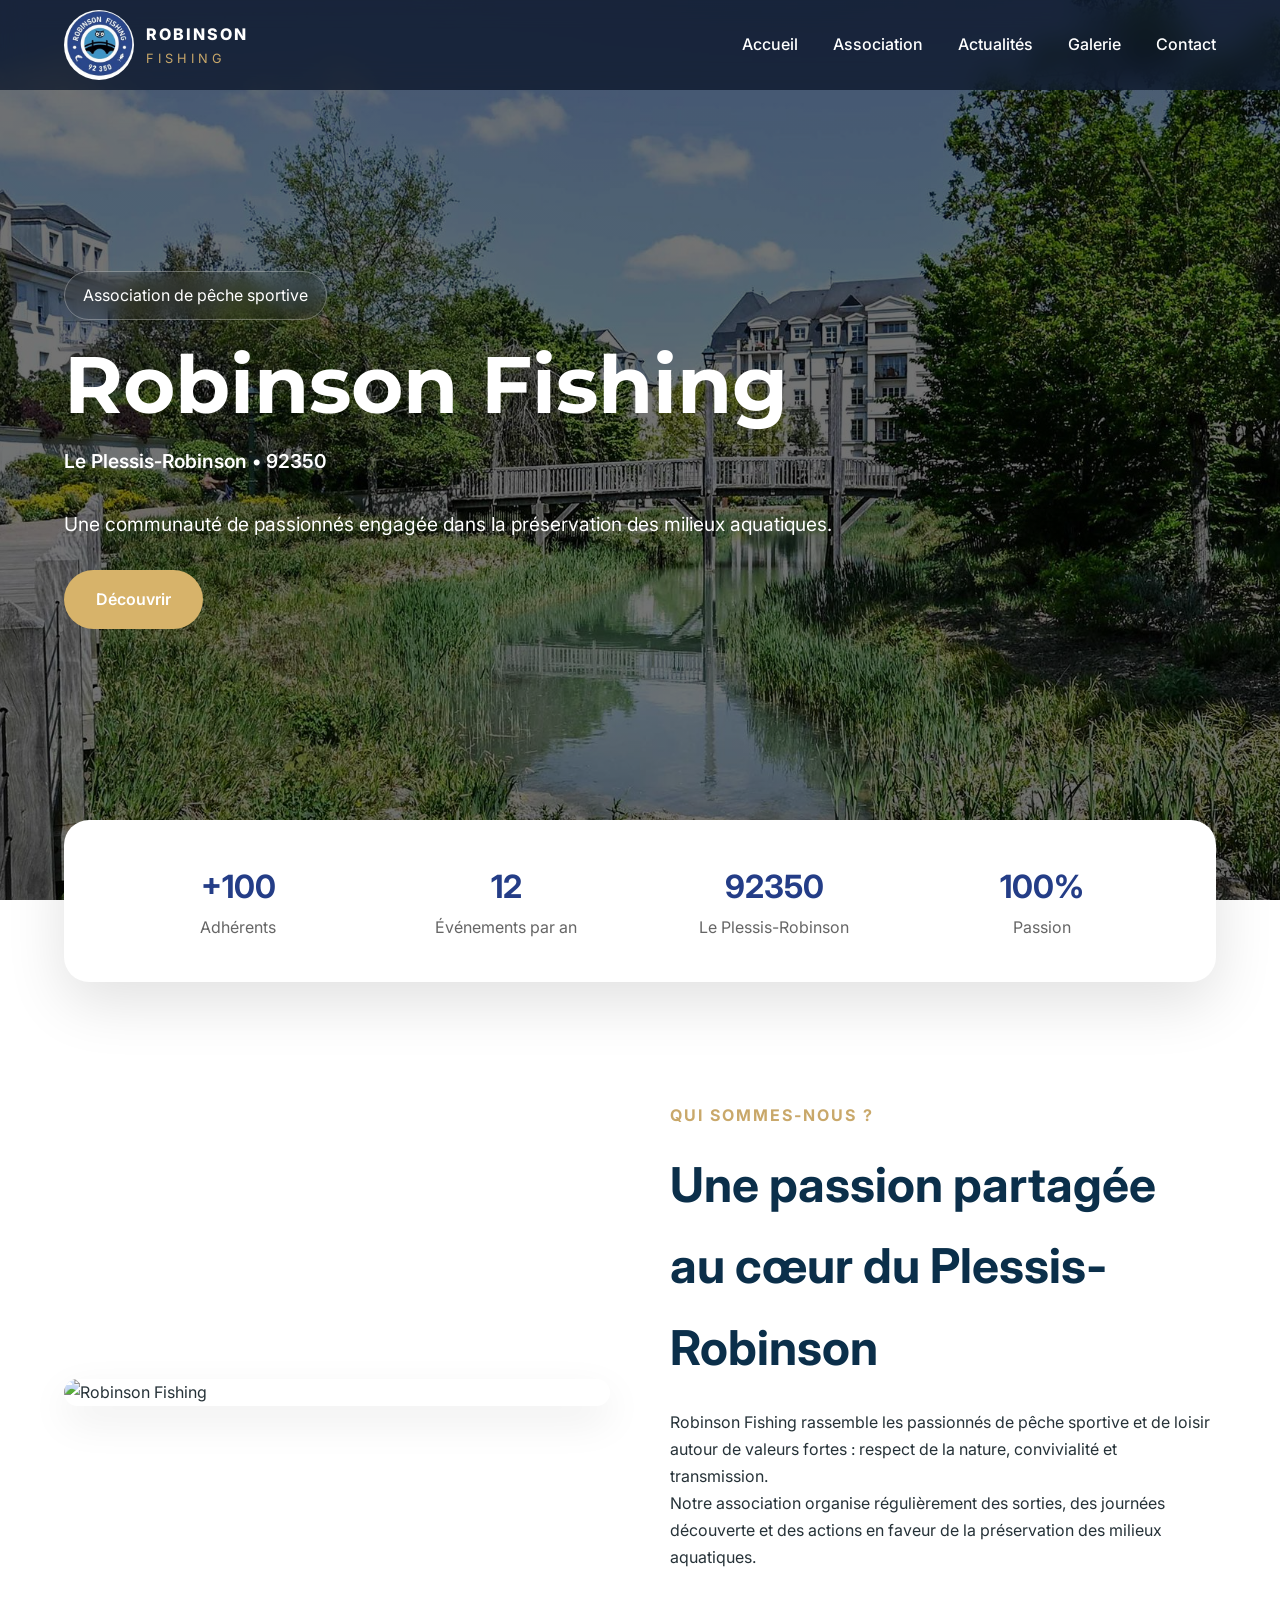
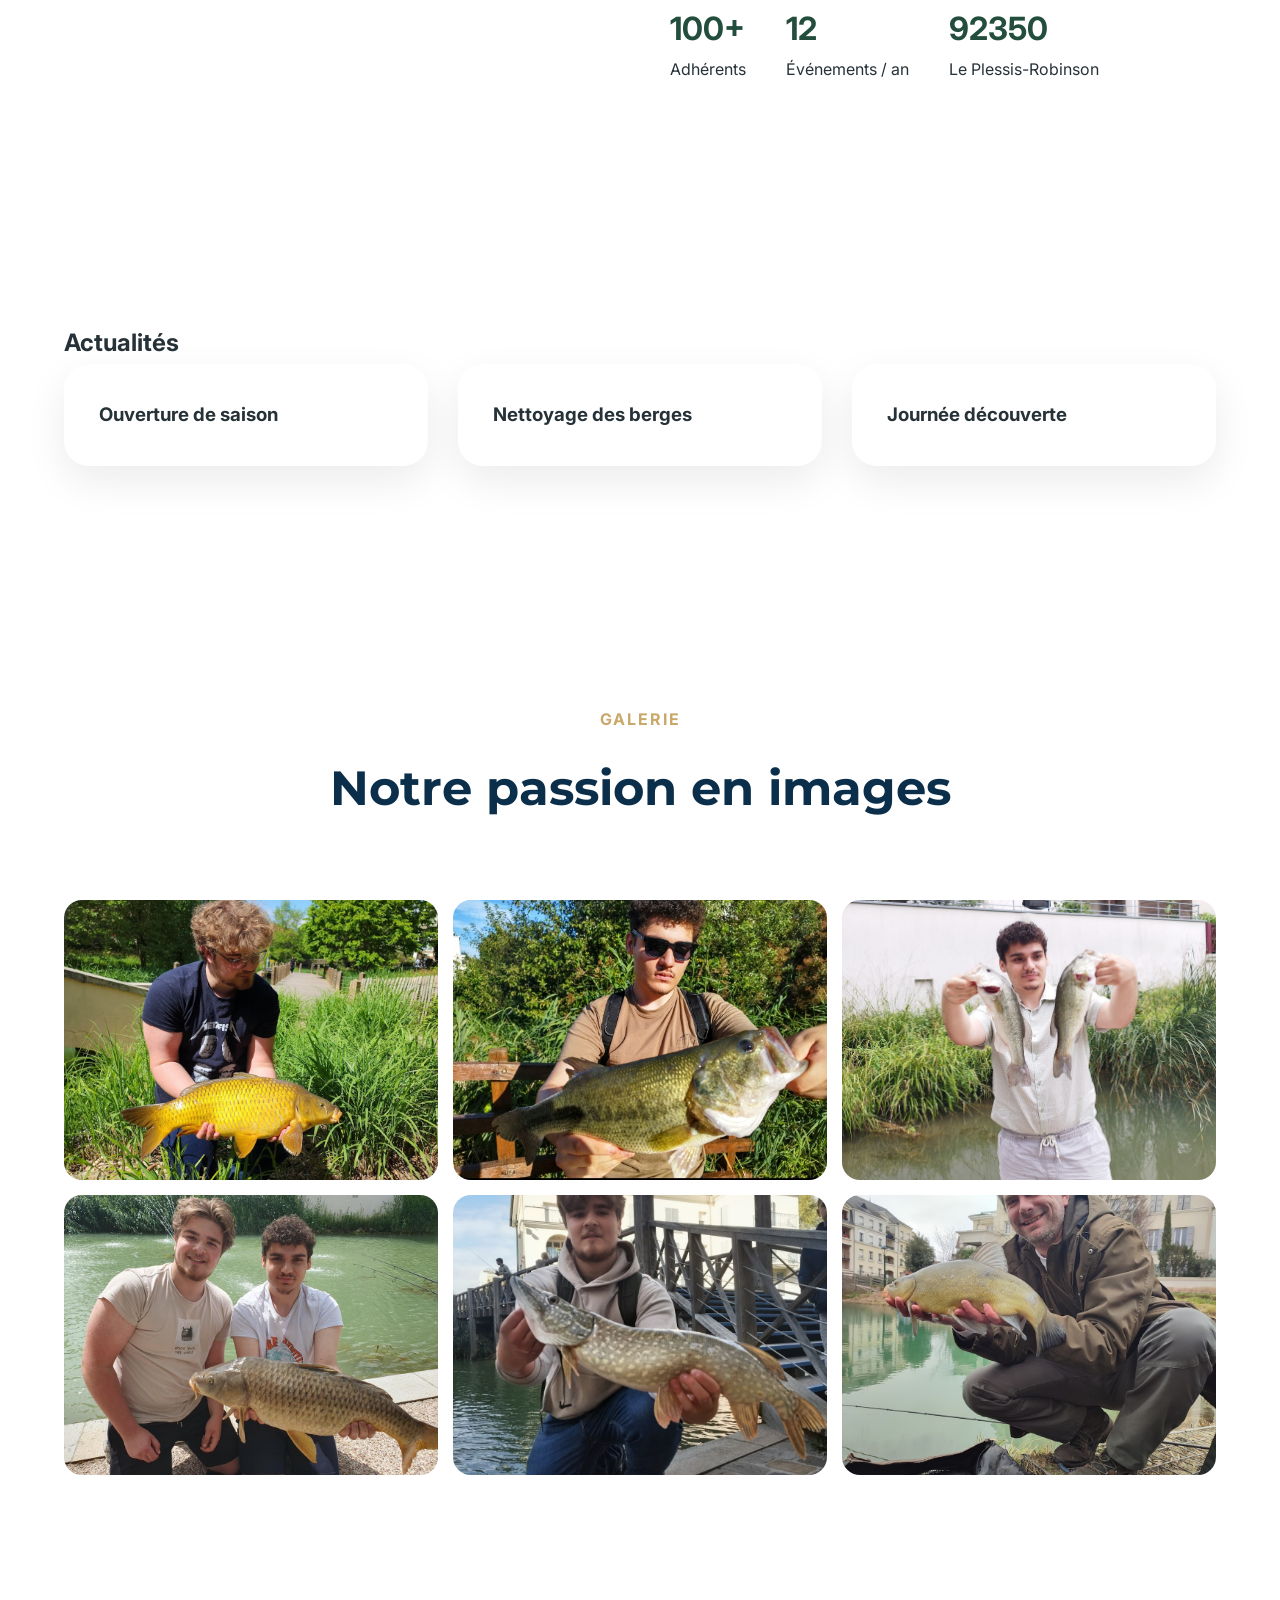
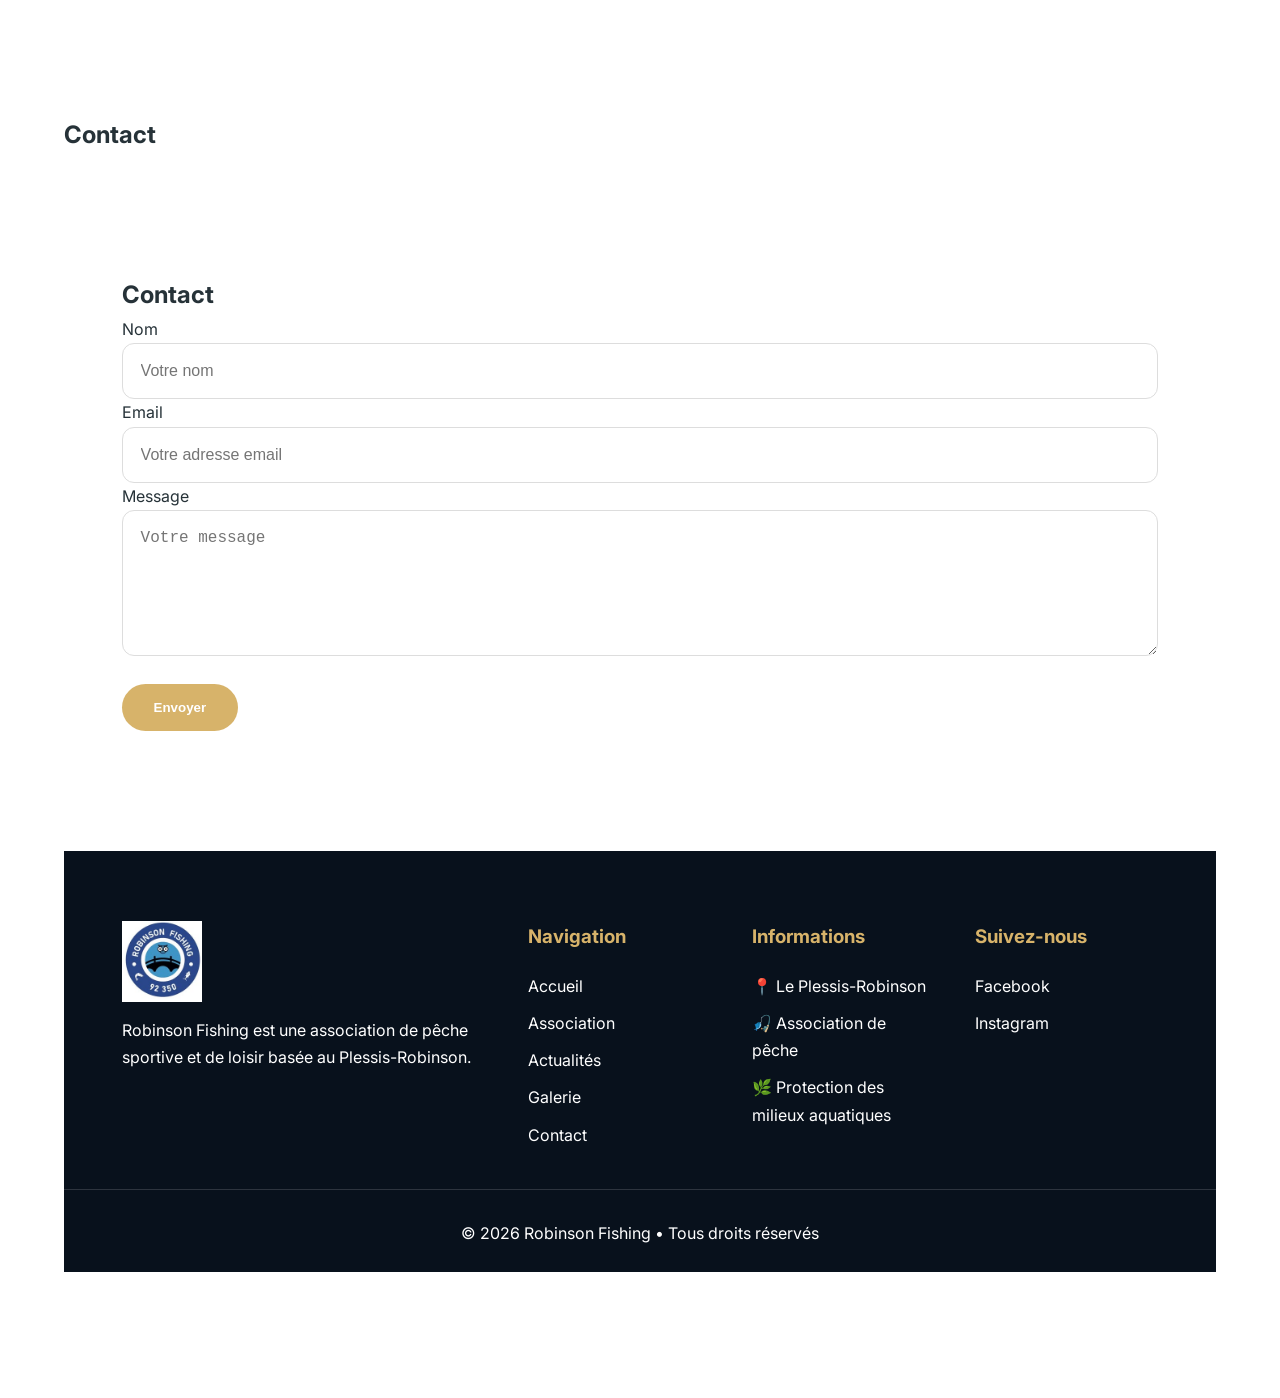
==== commit fc3a8c57: "Update index.html" ====
--- a/index.html
+++ b/index.html
@@ -179,16 +179,9 @@
         <form action="https://api.web3forms.com/submit" method="POST">
 
             <!-- Clé Web3Forms -->
-          <input
-                type="hidden"
-                name="access_key"
-                value="9a172b6d-c232-432d-a833-ae14c5f8fe48">
-
+         <input type="hidden" name="access_key" value="9a172b6d-c232-432d-a833-ae14c5f8fe48">
             <!-- Sujet du mail -->
-            <input
-                    type="hidden"
-                    name="subject"
-                    value="Nouveau message Robinson Fishing">
+         
 
             <!-- Anti-spam -->
             <input
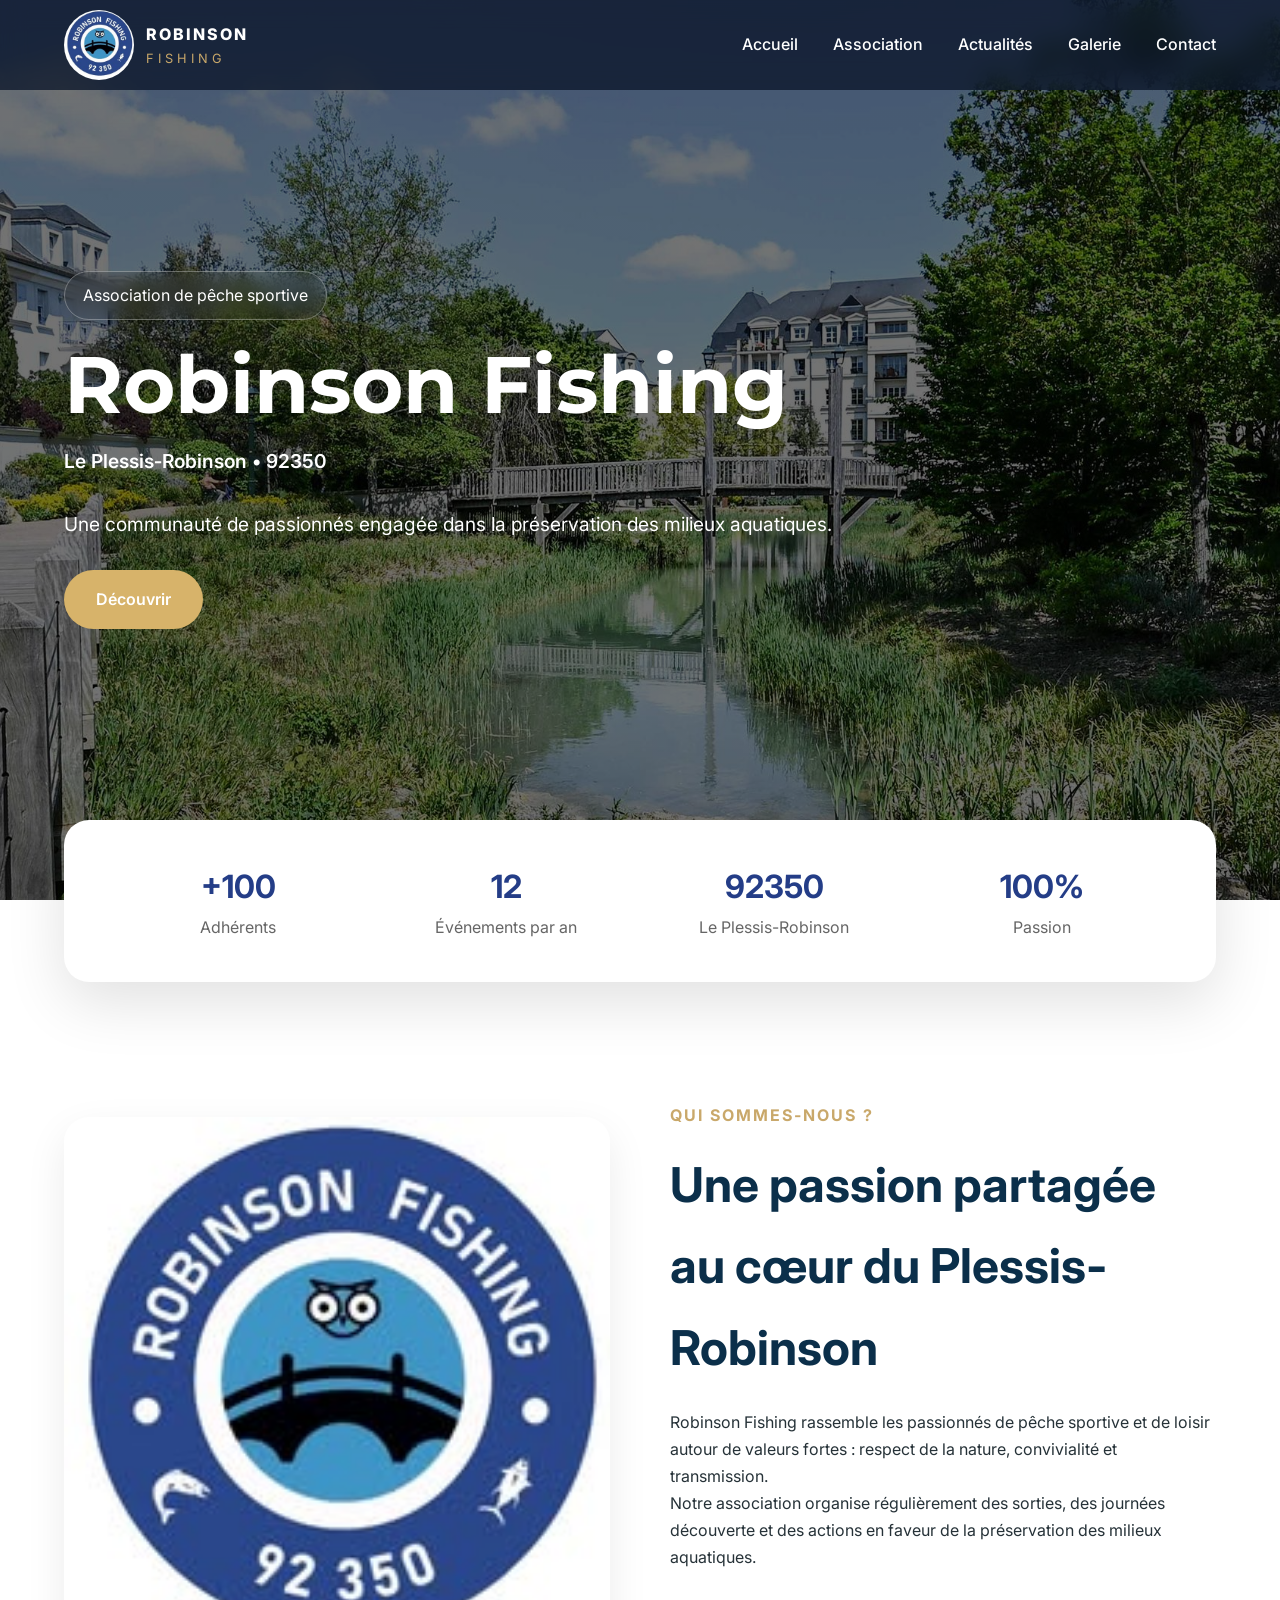
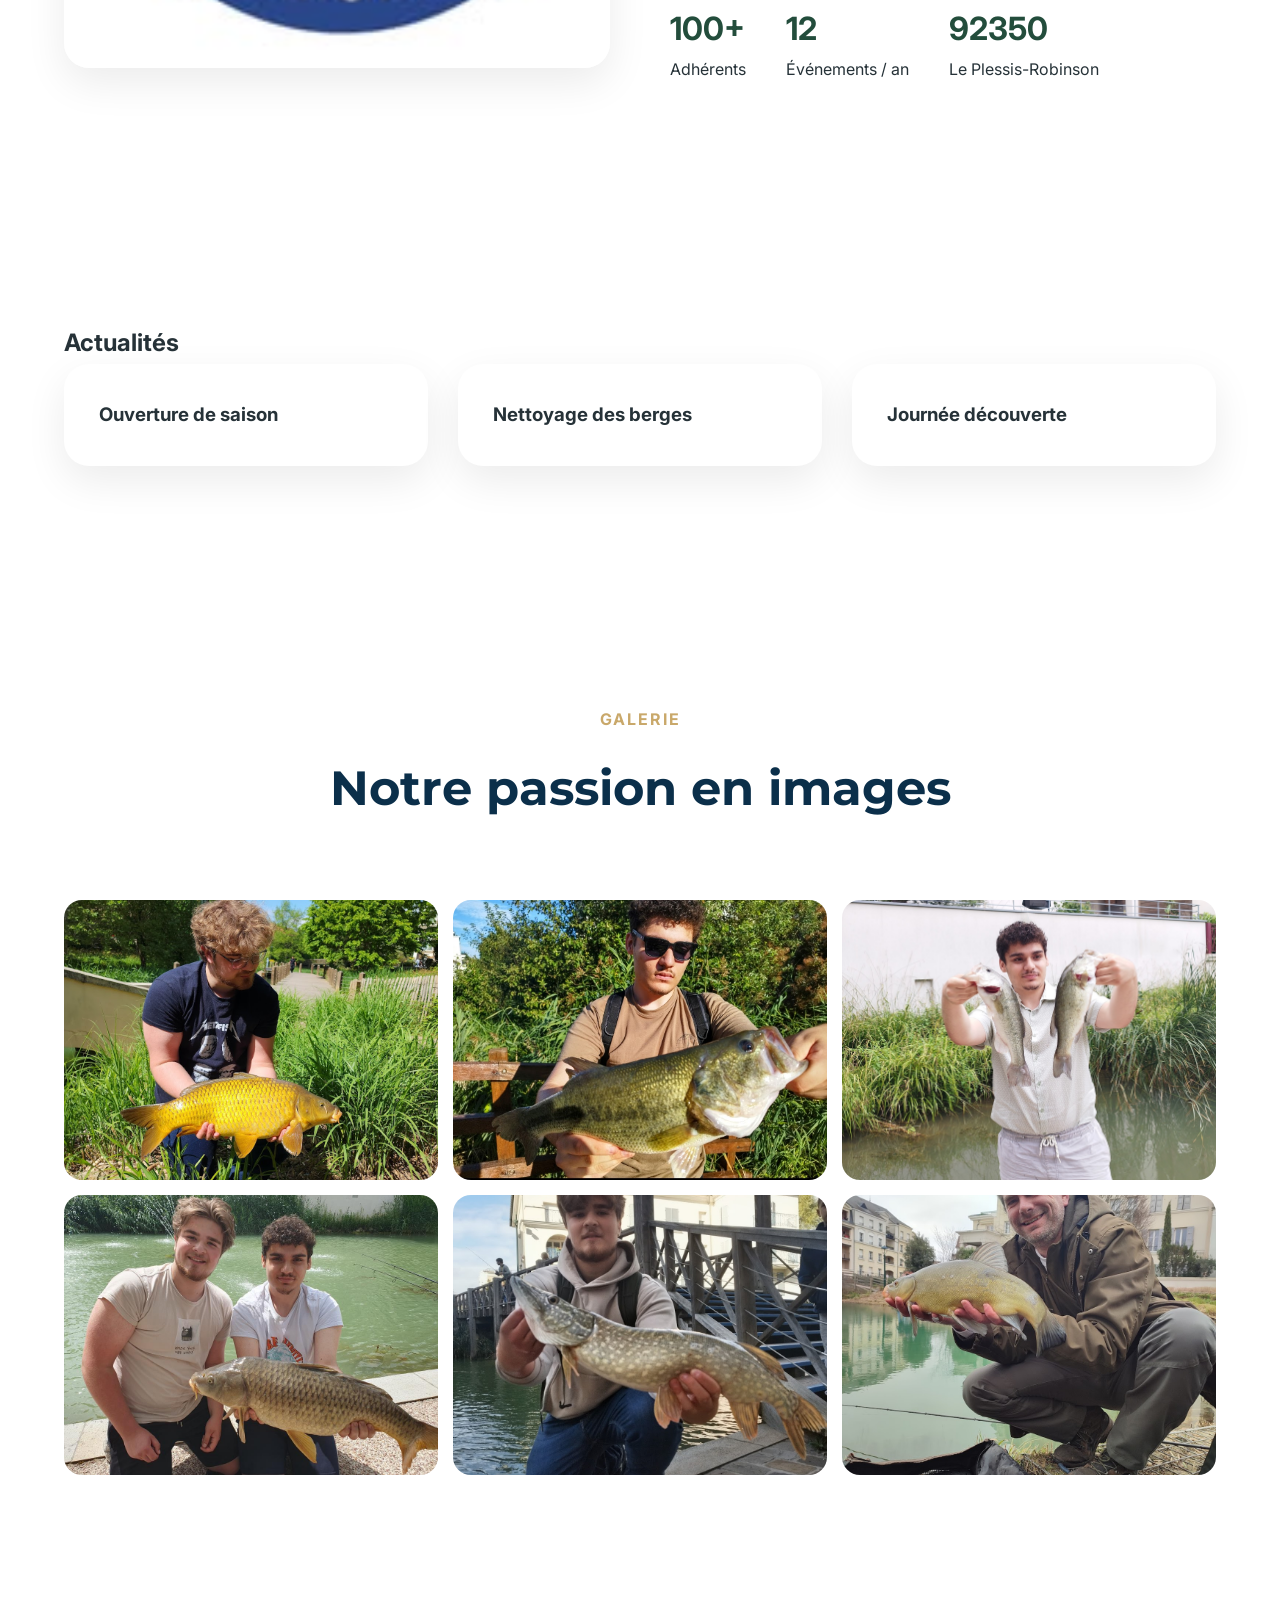
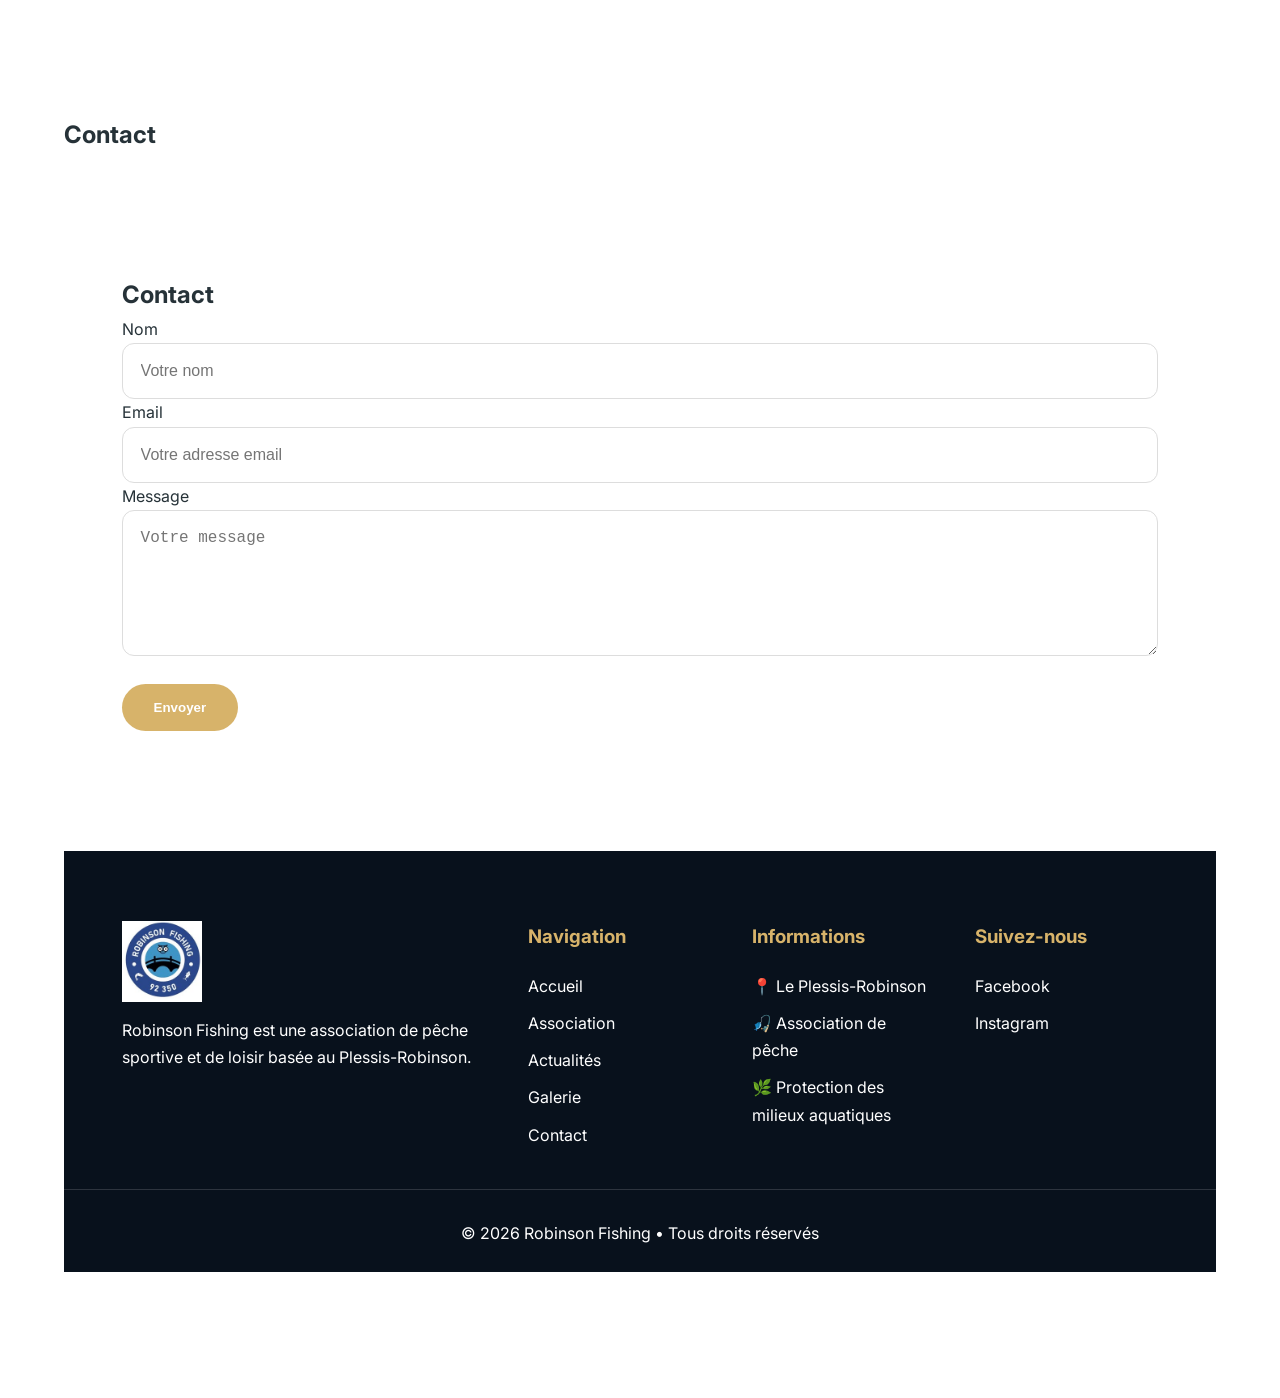
==== commit 1948c1d1: "Update index.html" ====
--- a/index.html
+++ b/index.html
@@ -76,7 +76,7 @@
 
         <div class="about-image">
 
-            <img src="association.jpg"
+            <img src="logo.jpg"
                  alt="Robinson Fishing">
 
         </div>
